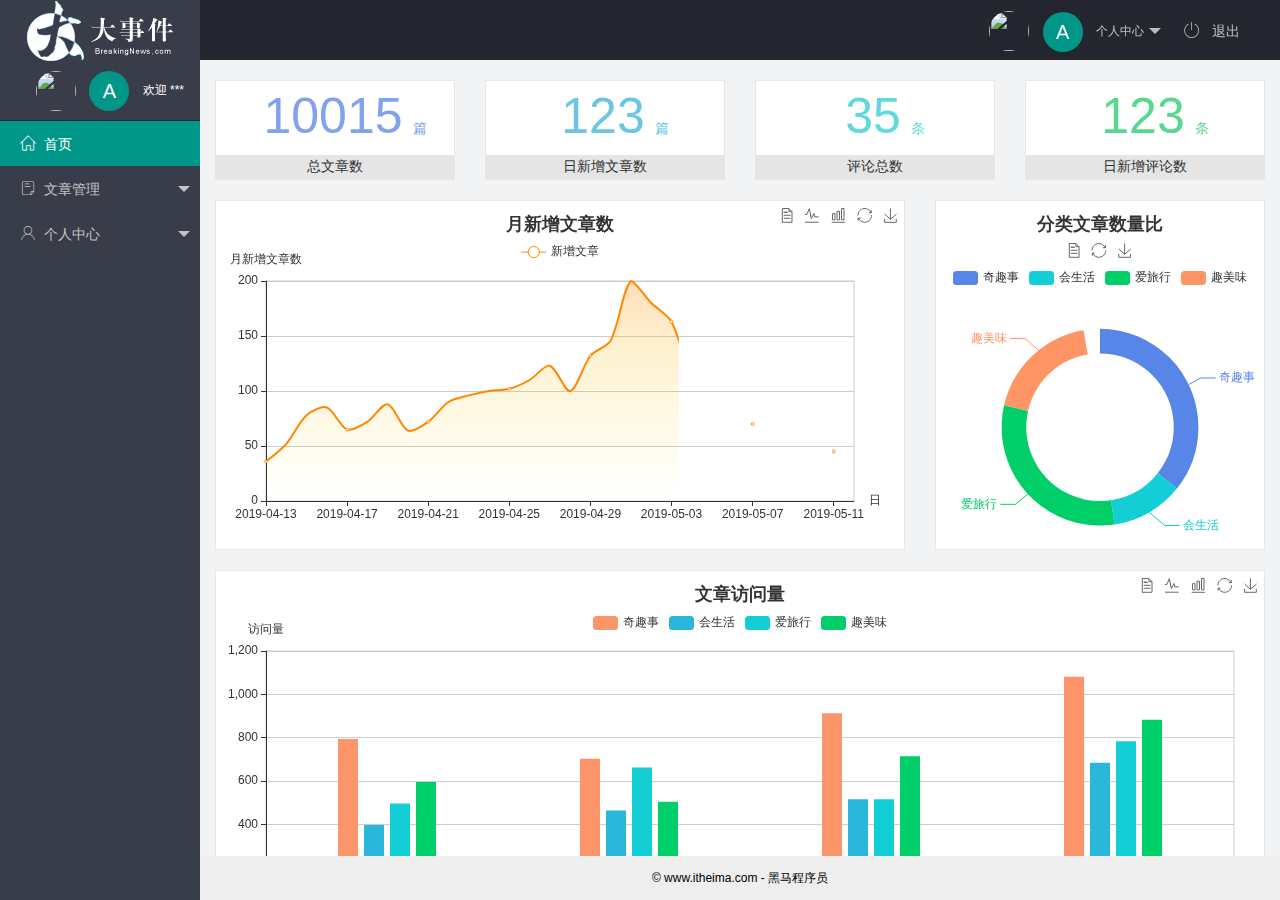
==== index.html @ 69d172e9 "完成了主页功能的开发" ====
<!DOCTYPE html>
<html lang="en">
<head>
    <meta charset="UTF-8">
    <meta http-equiv="X-UA-Compatible" content="IE=edge">
    <meta name="viewport" content="width=device-width, initial-scale=1.0">
    <title>后台首页</title>
    <!-- 导入layui的css样式表 -->
    <link rel="stylesheet" href="./assets/lib/layui/css/layui.css" />
    <!-- 导入第三方图标库 -->
    <link rel="stylesheet" href="./assets/fonts/iconfont.css" />
    <!-- 导入自己的css样式表 -->
    <link rel="stylesheet" href="./assets/css/index.css" />
</head>
<body>
<div class="layui-layout layui-layout-admin">
  <div class="layui-header">
    <div class="layui-logo layui-hide-xs layui-bg-black">
        <img src="./assets/images/logo.png" alt=""/>
    </div>
    <!-- 头部区域（可配合layui 已有的水平导航） -->

    <ul class="layui-nav layui-layout-right">
      <li class="layui-nav-item ">
        <a href="javascript:;" class="userinfo">
          <img src="//tva1.sinaimg.cn/crop.0.0.118.118.180/5db11ff4gw1e77d3nqrv8j203b03cweg.jpg" class="layui-nav-img">
          <!-- 文本头像 -->
          <span class="text-avatar">A</span>
          个人中心
        </a>
        <dl class="layui-nav-child">
          <dd><a href="">Your Profile</a></dd>
          <dd><a href="">Settings</a></dd>
          <dd><a href="">Sign out</a></dd>
        </dl>
      </li>
      <li class="layui-nav-item" lay-header-event="menuRight" lay-unselect>
        <a href="javascript:;" id="btnLogout">
            <span class="iconfont icon-tuichu"></span>
          退出
        </a>
      </li>
    </ul>
  </div>
  
  <div class="layui-side layui-bg-black">
    <div class="layui-side-scroll">
        <!-- 左侧侧边栏上的头像 -->
         <div class="userinfo">
          <img src="//tva1.sinaimg.cn/crop.0.0.118.118.180/5db11ff4gw1e77d3nqrv8j203b03cweg.jpg" class="layui-nav-img">
          <span class="text-avatar">A</span>
          <span id="welcome">欢迎 ***</span>
        </div>
      <!-- 左侧导航区域（可配合layui已有的垂直导航） -->
      <ul class="layui-nav layui-nav-tree"  lay-shrink="all">
           <li class="layui-nav-item layui-this">
               <a href="./home/dashboard.html" target="fm">
                <span class="iconfont icon-home"></span>首页</a></li>
        <li class="layui-nav-item ">
          <a class="" href="javascript:;">
               <span class="iconfont icon-16"></span>文章管理</a>
          <dl class="layui-nav-child">
            <dd><a href="javascript:;"><i class="layui-icon layui-icon-app"></i>文章类别</a></dd>
            <dd><a href="javascript:;"><i class="layui-icon layui-icon-app"></i>文章列表</a></dd>
            <dd><a href="javascript:;"><i class="layui-icon layui-icon-app"></i>发布文章</a></dd>
          </dl>
        </li>
        <li class="layui-nav-item">
          <a href="javascript:;">
               <span class="iconfont icon-user"></span>个人中心</a>
          <dl class="layui-nav-child">
            <dd><a href="javascript:;"><i class="layui-icon layui-icon-app"></i>基本资料</a></dd>
            <dd><a href="javascript:;"><i class="layui-icon layui-icon-app"></i>更换头像</a></dd>
            <dd><a href="javascript:;"><i class="layui-icon layui-icon-app"></i>重置密码</a></dd>
            
          </dl>
        </li>
      </ul>
    </div>
  </div>
  
  <div class="layui-body">
    <!-- 内容主体区域 -->
    <iframe name="fm" src="./home/dashboard.html" frameborder="0"></iframe>
  </div>
  
  <div class="layui-footer">
    <!-- 底部固定区域 -->  
    © www.itheima.com - 黑马程序员
  </div>
</div>

<!-- 导入 layui 的 js -->
<script src="./assets/lib/layui/layui.all.js"></script>
<!-- 导入 jQuery -->
<script src="./assets/lib/jquery.js"></script>
<!-- 导入自己封装的 baseAPO.js -->
<script src="./assets/js/baseAPI.js"></script>
<!-- 导入自己的js文件 -->
<script src="./assets/js/index.js"></script>
</body>
</html>
---- assets/lib/layui/css/layui.css ----
/** layui-v2.5.5 MIT License By https://www.layui.com */
 .layui-inline,img{display:inline-block;vertical-align:middle}h1,h2,h3,h4,h5,h6{font-weight:400}.layui-edge,.layui-header,.layui-inline,.layui-main{position:relative}.layui-body,.layui-edge,.layui-elip{overflow:hidden}.layui-btn,.layui-edge,.layui-inline,img{vertical-align:middle}.layui-btn,.layui-disabled,.layui-icon,.layui-unselect{-moz-user-select:none;-webkit-user-select:none;-ms-user-select:none}.layui-elip,.layui-form-checkbox span,.layui-form-pane .layui-form-label{text-overflow:ellipsis;white-space:nowrap}.layui-breadcrumb,.layui-tree-btnGroup{visibility:hidden}blockquote,body,button,dd,div,dl,dt,form,h1,h2,h3,h4,h5,h6,input,li,ol,p,pre,td,textarea,th,ul{margin:0;padding:0;-webkit-tap-highlight-color:rgba(0,0,0,0)}a:active,a:hover{outline:0}img{border:none}li{list-style:none}table{border-collapse:collapse;border-spacing:0}h4,h5,h6{font-size:100%}button,input,optgroup,option,select,textarea{font-family:inherit;font-size:inherit;font-style:inherit;font-weight:inherit;outline:0}pre{white-space:pre-wrap;white-space:-moz-pre-wrap;white-space:-pre-wrap;white-space:-o-pre-wrap;word-wrap:break-word}body{line-height:24px;font:14px Helvetica Neue,Helvetica,PingFang SC,Tahoma,Arial,sans-serif}hr{height:1px;margin:10px 0;border:0;clear:both}a{color:#333;text-decoration:none}a:hover{color:#777}a cite{font-style:normal;*cursor:pointer}.layui-border-box,.layui-border-box *{box-sizing:border-box}.layui-box,.layui-box *{box-sizing:content-box}.layui-clear{clear:both;*zoom:1}.layui-clear:after{content:'\20';clear:both;*zoom:1;display:block;height:0}.layui-inline{*display:inline;*zoom:1}.layui-edge{display:inline-block;width:0;height:0;border-width:6px;border-style:dashed;border-color:transparent}.layui-edge-top{top:-4px;border-bottom-color:#999;border-bottom-style:solid}.layui-edge-right{border-left-color:#999;border-left-style:solid}.layui-edge-bottom{top:2px;border-top-color:#999;border-top-style:solid}.layui-edge-left{border-right-color:#999;border-right-style:solid}.layui-disabled,.layui-disabled:hover{color:#d2d2d2!important;cursor:not-allowed!important}.layui-circle{border-radius:100%}.layui-show{display:block!important}.layui-hide{display:none!important}@font-face{font-family:layui-icon;src:url(../font/iconfont.eot?v=250);src:url(../font/iconfont.eot?v=250#iefix) format('embedded-opentype'),url(../font/iconfont.woff2?v=250) format('woff2'),url(../font/iconfont.woff?v=250) format('woff'),url(../font/iconfont.ttf?v=250) format('truetype'),url(../font/iconfont.svg?v=250#layui-icon) format('svg')}.layui-icon{font-family:layui-icon!important;font-size:16px;font-style:normal;-webkit-font-smoothing:antialiased;-moz-osx-font-smoothing:grayscale}.layui-icon-reply-fill:before{content:"\e611"}.layui-icon-set-fill:before{content:"\e614"}.layui-icon-menu-fill:before{content:"\e60f"}.layui-icon-search:before{content:"\e615"}.layui-icon-share:before{content:"\e641"}.layui-icon-set-sm:before{content:"\e620"}.layui-icon-engine:before{content:"\e628"}.layui-icon-close:before{content:"\1006"}.layui-icon-close-fill:before{content:"\1007"}.layui-icon-chart-screen:before{content:"\e629"}.layui-icon-star:before{content:"\e600"}.layui-icon-circle-dot:before{content:"\e617"}.layui-icon-chat:before{content:"\e606"}.layui-icon-release:before{content:"\e609"}.layui-icon-list:before{content:"\e60a"}.layui-icon-chart:before{content:"\e62c"}.layui-icon-ok-circle:before{content:"\1005"}.layui-icon-layim-theme:before{content:"\e61b"}.layui-icon-table:before{content:"\e62d"}.layui-icon-right:before{content:"\e602"}.layui-icon-left:before{content:"\e603"}.layui-icon-cart-simple:before{content:"\e698"}.layui-icon-face-cry:before{content:"\e69c"}.layui-icon-face-smile:before{content:"\e6af"}.layui-icon-survey:before{content:"\e6b2"}.layui-icon-tree:before{content:"\e62e"}.layui-icon-upload-circle:before{content:"\e62f"}.layui-icon-add-circle:before{content:"\e61f"}.layui-icon-download-circle:before{content:"\e601"}.layui-icon-templeate-1:before{content:"\e630"}.layui-icon-util:before{content:"\e631"}.layui-icon-face-surprised:before{content:"\e664"}.layui-icon-edit:before{content:"\e642"}.layui-icon-speaker:before{content:"\e645"}.layui-icon-down:before{content:"\e61a"}.layui-icon-file:before{content:"\e621"}.layui-icon-layouts:before{content:"\e632"}.layui-icon-rate-half:before{content:"\e6c9"}.layui-icon-add-circle-fine:before{content:"\e608"}.layui-icon-prev-circle:before{content:"\e633"}.layui-icon-read:before{content:"\e705"}.layui-icon-404:before{content:"\e61c"}.layui-icon-carousel:before{content:"\e634"}.layui-icon-help:before{content:"\e607"}.layui-icon-code-circle:before{content:"\e635"}.layui-icon-water:before{content:"\e636"}.layui-icon-username:before{content:"\e66f"}.layui-icon-find-fill:before{content:"\e670"}.layui-icon-about:before{content:"\e60b"}.layui-icon-location:before{content:"\e715"}.layui-icon-up:before{content:"\e619"}.layui-icon-pause:before{content:"\e651"}.layui-icon-date:before{content:"\e637"}.layui-icon-layim-uploadfile:before{content:"\e61d"}.layui-icon-delete:before{content:"\e640"}.layui-icon-play:before{content:"\e652"}.layui-icon-top:before{content:"\e604"}.layui-icon-friends:before{content:"\e612"}.layui-icon-refresh-3:before{content:"\e9aa"}.layui-icon-ok:before{content:"\e605"}.layui-icon-layer:before{content:"\e638"}.layui-icon-face-smile-fine:before{content:"\e60c"}.layui-icon-dollar:before{content:"\e659"}.layui-icon-group:before{content:"\e613"}.layui-icon-layim-download:before{content:"\e61e"}.layui-icon-picture-fine:before{content:"\e60d"}.layui-icon-link:before{content:"\e64c"}.layui-icon-diamond:before{content:"\e735"}.layui-icon-log:before{content:"\e60e"}.layui-icon-rate-solid:before{content:"\e67a"}.layui-icon-fonts-del:before{content:"\e64f"}.layui-icon-unlink:before{content:"\e64d"}.layui-icon-fonts-clear:before{content:"\e639"}.layui-icon-triangle-r:before{content:"\e623"}.layui-icon-circle:before{content:"\e63f"}.layui-icon-radio:before{content:"\e643"}.layui-icon-align-center:before{content:"\e647"}.layui-icon-align-right:before{content:"\e648"}.layui-icon-align-left:before{content:"\e649"}.layui-icon-loading-1:before{content:"\e63e"}.layui-icon-return:before{content:"\e65c"}.layui-icon-fonts-strong:before{content:"\e62b"}.layui-icon-upload:before{content:"\e67c"}.layui-icon-dialogue:before{content:"\e63a"}.layui-icon-video:before{content:"\e6ed"}.layui-icon-headset:before{content:"\e6fc"}.layui-icon-cellphone-fine:before{content:"\e63b"}.layui-icon-add-1:before{content:"\e654"}.layui-icon-face-smile-b:before{content:"\e650"}.layui-icon-fonts-html:before{content:"\e64b"}.layui-icon-form:before{content:"\e63c"}.layui-icon-cart:before{content:"\e657"}.layui-icon-camera-fill:before{content:"\e65d"}.layui-icon-tabs:before{content:"\e62a"}.layui-icon-fonts-code:before{content:"\e64e"}.layui-icon-fire:before{content:"\e756"}.layui-icon-set:before{content:"\e716"}.layui-icon-fonts-u:before{content:"\e646"}.layui-icon-triangle-d:before{content:"\e625"}.layui-icon-tips:before{content:"\e702"}.layui-icon-picture:before{content:"\e64a"}.layui-icon-more-vertical:before{content:"\e671"}.layui-icon-flag:before{content:"\e66c"}.layui-icon-loading:before{content:"\e63d"}.layui-icon-fonts-i:before{content:"\e644"}.layui-icon-refresh-1:before{content:"\e666"}.layui-icon-rmb:before{content:"\e65e"}.layui-icon-home:before{content:"\e68e"}.layui-icon-user:before{content:"\e770"}.layui-icon-notice:before{content:"\e667"}.layui-icon-login-weibo:before{content:"\e675"}.layui-icon-voice:before{content:"\e688"}.layui-icon-upload-drag:before{content:"\e681"}.layui-icon-login-qq:before{content:"\e676"}.layui-icon-snowflake:before{content:"\e6b1"}.layui-icon-file-b:before{content:"\e655"}.layui-icon-template:before{content:"\e663"}.layui-icon-auz:before{content:"\e672"}.layui-icon-console:before{content:"\e665"}.layui-icon-app:before{content:"\e653"}.layui-icon-prev:before{content:"\e65a"}.layui-icon-website:before{content:"\e7ae"}.layui-icon-next:before{content:"\e65b"}.layui-icon-component:before{content:"\e857"}.layui-icon-more:before{content:"\e65f"}.layui-icon-login-wechat:before{content:"\e677"}.layui-icon-shrink-right:before{content:"\e668"}.layui-icon-spread-left:before{content:"\e66b"}.layui-icon-camera:before{content:"\e660"}.layui-icon-note:before{content:"\e66e"}.layui-icon-refresh:before{content:"\e669"}.layui-icon-female:before{content:"\e661"}.layui-icon-male:before{content:"\e662"}.layui-icon-password:before{content:"\e673"}.layui-icon-senior:before{content:"\e674"}.layui-icon-theme:before{content:"\e66a"}.layui-icon-tread:before{content:"\e6c5"}.layui-icon-praise:before{content:"\e6c6"}.layui-icon-star-fill:before{content:"\e658"}.layui-icon-rate:before{content:"\e67b"}.layui-icon-template-1:before{content:"\e656"}.layui-icon-vercode:before{content:"\e679"}.layui-icon-cellphone:before{content:"\e678"}.layui-icon-screen-full:before{content:"\e622"}.layui-icon-screen-restore:before{content:"\e758"}.layui-icon-cols:before{content:"\e610"}.layui-icon-export:before{content:"\e67d"}.layui-icon-print:before{content:"\e66d"}.layui-icon-slider:before{content:"\e714"}.layui-icon-addition:before{content:"\e624"}.layui-icon-subtraction:before{content:"\e67e"}.layui-icon-service:before{content:"\e626"}.layui-icon-transfer:before{content:"\e691"}.layui-main{width:1140px;margin:0 auto}.layui-header{z-index:1000;height:60px}.layui-header a:hover{transition:all .5s;-webkit-transition:all .5s}.layui-side{position:fixed;left:0;top:0;bottom:0;z-index:999;width:200px;overflow-x:hidden}.layui-side-scroll{position:relative;width:220px;height:100%;overflow-x:hidden}.layui-body{position:absolute;left:200px;right:0;top:0;bottom:0;z-index:998;width:auto;overflow-y:auto;box-sizing:border-box}.layui-layout-body{overflow:hidden}.layui-layout-admin .layui-header{background-color:#23262E}.layui-layout-admin .layui-side{top:60px;width:200px;overflow-x:hidden}.layui-layout-admin .layui-body{position:fixed;top:60px;bottom:44px}.layui-layout-admin .layui-main{width:auto;margin:0 15px}.layui-layout-admin .layui-footer{position:fixed;left:200px;right:0;bottom:0;height:44px;line-height:44px;padding:0 15px;background-color:#eee}.layui-layout-admin .layui-logo{position:absolute;left:0;top:0;width:200px;height:100%;line-height:60px;text-align:center;color:#009688;font-size:16px}.layui-layout-admin .layui-header .layui-nav{background:0 0}.layui-layout-left{position:absolute!important;left:200px;top:0}.layui-layout-right{position:absolute!important;right:0;top:0}.layui-container{position:relative;margin:0 auto;padding:0 15px;box-sizing:border-box}.layui-fluid{position:relative;margin:0 auto;padding:0 15px}.layui-row:after,.layui-row:before{content:'';display:block;clear:both}.layui-col-lg1,.layui-col-lg10,.layui-col-lg11,.layui-col-lg12,.layui-col-lg2,.layui-col-lg3,.layui-col-lg4,.layui-col-lg5,.layui-col-lg6,.layui-col-lg7,.layui-col-lg8,.layui-col-lg9,.layui-col-md1,.layui-col-md10,.layui-col-md11,.layui-col-md12,.layui-col-md2,.layui-col-md3,.layui-col-md4,.layui-col-md5,.layui-col-md6,.layui-col-md7,.layui-col-md8,.layui-col-md9,.layui-col-sm1,.layui-col-sm10,.layui-col-sm11,.layui-col-sm12,.layui-col-sm2,.layui-col-sm3,.layui-col-sm4,.layui-col-sm5,.layui-col-sm6,.layui-col-sm7,.layui-col-sm8,.layui-col-sm9,.layui-col-xs1,.layui-col-xs10,.layui-col-xs11,.layui-col-xs12,.layui-col-xs2,.layui-col-xs3,.layui-col-xs4,.layui-col-xs5,.layui-col-xs6,.layui-col-xs7,.layui-col-xs8,.layui-col-xs9{position:relative;display:block;box-sizing:border-box}.layui-col-xs1,.layui-col-xs10,.layui-col-xs11,.layui-col-xs12,.layui-col-xs2,.layui-col-xs3,.layui-col-xs4,.layui-col-xs5,.layui-col-xs6,.layui-col-xs7,.layui-col-xs8,.layui-col-xs9{float:left}.layui-col-xs1{width:8.33333333%}.layui-col-xs2{width:16.66666667%}.layui-col-xs3{width:25%}.layui-col-xs4{width:33.33333333%}.layui-col-xs5{width:41.66666667%}.layui-col-xs6{width:50%}.layui-col-xs7{width:58.33333333%}.layui-col-xs8{width:66.66666667%}.layui-col-xs9{width:75%}.layui-col-xs10{width:83.33333333%}.layui-col-xs11{width:91.66666667%}.layui-col-xs12{width:100%}.layui-col-xs-offset1{margin-left:8.33333333%}.layui-col-xs-offset2{margin-left:16.66666667%}.layui-col-xs-offset3{margin-left:25%}.layui-col-xs-offset4{margin-left:33.33333333%}.layui-col-xs-offset5{margin-left:41.66666667%}.layui-col-xs-offset6{margin-left:50%}.layui-col-xs-offset7{margin-left:58.33333333%}.layui-col-xs-offset8{margin-left:66.66666667%}.layui-col-xs-offset9{margin-left:75%}.layui-col-xs-offset10{margin-left:83.33333333%}.layui-col-xs-offset11{margin-left:91.66666667%}.layui-col-xs-offset12{margin-left:100%}@media screen and (max-width:768px){.layui-hide-xs{display:none!important}.layui-show-xs-block{display:block!important}.layui-show-xs-inline{display:inline!important}.layui-show-xs-inline-block{display:inline-block!important}}@media screen and (min-width:768px){.layui-container{width:750px}.layui-hide-sm{display:none!important}.layui-show-sm-block{display:block!important}.layui-show-sm-inline{display:inline!important}.layui-show-sm-inline-block{display:inline-block!important}.layui-col-sm1,.layui-col-sm10,.layui-col-sm11,.layui-col-sm12,.layui-col-sm2,.layui-col-sm3,.layui-col-sm4,.layui-col-sm5,.layui-col-sm6,.layui-col-sm7,.layui-col-sm8,.layui-col-sm9{float:left}.layui-col-sm1{width:8.33333333%}.layui-col-sm2{width:16.66666667%}.layui-col-sm3{width:25%}.layui-col-sm4{width:33.33333333%}.layui-col-sm5{width:41.66666667%}.layui-col-sm6{width:50%}.layui-col-sm7{width:58.33333333%}.layui-col-sm8{width:66.66666667%}.layui-col-sm9{width:75%}.layui-col-sm10{width:83.33333333%}.layui-col-sm11{width:91.66666667%}.layui-col-sm12{width:100%}.layui-col-sm-offset1{margin-left:8.33333333%}.layui-col-sm-offset2{margin-left:16.66666667%}.layui-col-sm-offset3{margin-left:25%}.layui-col-sm-offset4{margin-left:33.33333333%}.layui-col-sm-offset5{margin-left:41.66666667%}.layui-col-sm-offset6{margin-left:50%}.layui-col-sm-offset7{margin-left:58.33333333%}.layui-col-sm-offset8{margin-left:66.66666667%}.layui-col-sm-offset9{margin-left:75%}.layui-col-sm-offset10{margin-left:83.33333333%}.layui-col-sm-offset11{margin-left:91.66666667%}.layui-col-sm-offset12{margin-left:100%}}@media screen and (min-width:992px){.layui-container{width:970px}.layui-hide-md{display:none!important}.layui-show-md-block{display:block!important}.layui-show-md-inline{display:inline!important}.layui-show-md-inline-block{display:inline-block!important}.layui-col-md1,.layui-col-md10,.layui-col-md11,.layui-col-md12,.layui-col-md2,.layui-col-md3,.layui-col-md4,.layui-col-md5,.layui-col-md6,.layui-col-md7,.layui-col-md8,.layui-col-md9{float:left}.layui-col-md1{width:8.33333333%}.layui-col-md2{width:16.66666667%}.layui-col-md3{width:25%}.layui-col-md4{width:33.33333333%}.layui-col-md5{width:41.66666667%}.layui-col-md6{width:50%}.layui-col-md7{width:58.33333333%}.layui-col-md8{width:66.66666667%}.layui-col-md9{width:75%}.layui-col-md10{width:83.33333333%}.layui-col-md11{width:91.66666667%}.layui-col-md12{width:100%}.layui-col-md-offset1{margin-left:8.33333333%}.layui-col-md-offset2{margin-left:16.66666667%}.layui-col-md-offset3{margin-left:25%}.layui-col-md-offset4{margin-left:33.33333333%}.layui-col-md-offset5{margin-left:41.66666667%}.layui-col-md-offset6{margin-left:50%}.layui-col-md-offset7{margin-left:58.33333333%}.layui-col-md-offset8{margin-left:66.66666667%}.layui-col-md-offset9{margin-left:75%}.layui-col-md-offset10{margin-left:83.33333333%}.layui-col-md-offset11{margin-left:91.66666667%}.layui-col-md-offset12{margin-left:100%}}@media screen and (min-width:1200px){.layui-container{width:1170px}.layui-hide-lg{display:none!important}.layui-show-lg-block{display:block!important}.layui-show-lg-inline{display:inline!important}.layui-show-lg-inline-block{display:inline-block!important}.layui-col-lg1,.layui-col-lg10,.layui-col-lg11,.layui-col-lg12,.layui-col-lg2,.layui-col-lg3,.layui-col-lg4,.layui-col-lg5,.layui-col-lg6,.layui-col-lg7,.layui-col-lg8,.layui-col-lg9{float:left}.layui-col-lg1{width:8.33333333%}.layui-col-lg2{width:16.66666667%}.layui-col-lg3{width:25%}.layui-col-lg4{width:33.33333333%}.layui-col-lg5{width:41.66666667%}.layui-col-lg6{width:50%}.layui-col-lg7{width:58.33333333%}.layui-col-lg8{width:66.66666667%}.layui-col-lg9{width:75%}.layui-col-lg10{width:83.33333333%}.layui-col-lg11{width:91.66666667%}.layui-col-lg12{width:100%}.layui-col-lg-offset1{margin-left:8.33333333%}.layui-col-lg-offset2{margin-left:16.66666667%}.layui-col-lg-offset3{margin-left:25%}.layui-col-lg-offset4{margin-left:33.33333333%}.layui-col-lg-offset5{margin-left:41.66666667%}.layui-col-lg-offset6{margin-left:50%}.layui-col-lg-offset7{margin-left:58.33333333%}.layui-col-lg-offset8{margin-left:66.66666667%}.layui-col-lg-offset9{margin-left:75%}.layui-col-lg-offset10{margin-left:83.33333333%}.layui-col-lg-offset11{margin-left:91.66666667%}.layui-col-lg-offset12{margin-left:100%}}.layui-col-space1{margin:-.5px}.layui-col-space1>*{padding:.5px}.layui-col-space3{margin:-1.5px}.layui-col-space3>*{padding:1.5px}.layui-col-space5{margin:-2.5px}.layui-col-space5>*{padding:2.5px}.layui-col-space8{margin:-3.5px}.layui-col-space8>*{padding:3.5px}.layui-col-space10{margin:-5px}.layui-col-space10>*{padding:5px}.layui-col-space12{margin:-6px}.layui-col-space12>*{padding:6px}.layui-col-space15{margin:-7.5px}.layui-col-space15>*{padding:7.5px}.layui-col-space18{margin:-9px}.layui-col-space18>*{padding:9px}.layui-col-space20{margin:-10px}.layui-col-space20>*{padding:10px}.layui-col-space22{margin:-11px}.layui-col-space22>*{padding:11px}.layui-col-space25{margin:-12.5px}.layui-col-space25>*{padding:12.5px}.layui-col-space30{margin:-15px}.layui-col-space30>*{padding:15px}.layui-btn,.layui-input,.layui-select,.layui-textarea,.layui-upload-button{outline:0;-webkit-appearance:none;transition:all .3s;-webkit-transition:all .3s;box-sizing:border-box}.layui-elem-quote{margin-bottom:10px;padding:15px;line-height:22px;border-left:5px solid #009688;border-radius:0 2px 2px 0;background-color:#f2f2f2}.layui-quote-nm{border-style:solid;border-width:1px 1px 1px 5px;background:0 0}.layui-elem-field{margin-bottom:10px;padding:0;border-width:1px;border-style:solid}.layui-elem-field legend{margin-left:20px;padding:0 10px;font-size:20px;font-weight:300}.layui-field-title{margin:10px 0 20px;border-width:1px 0 0}.layui-field-box{padding:10px 15px}.layui-field-title .layui-field-box{padding:10px 0}.layui-progress{position:relative;height:6px;border-radius:20px;background-color:#e2e2e2}.layui-progress-bar{position:absolute;left:0;top:0;width:0;max-width:100%;height:6px;border-radius:20px;text-align:right;background-color:#5FB878;transition:all .3s;-webkit-transition:all .3s}.layui-progress-big,.layui-progress-big .layui-progress-bar{height:18px;line-height:18px}.layui-progress-text{position:relative;top:-20px;line-height:18px;font-size:12px;color:#666}.layui-progress-big .layui-progress-text{position:static;padding:0 10px;color:#fff}.layui-collapse{border-width:1px;border-style:solid;border-radius:2px}.layui-colla-content,.layui-colla-item{border-top-width:1px;border-top-style:solid}.layui-colla-item:first-child{border-top:none}.layui-colla-title{position:relative;height:42px;line-height:42px;padding:0 15px 0 35px;color:#333;background-color:#f2f2f2;cursor:pointer;font-size:14px;overflow:hidden}.layui-colla-content{display:none;padding:10px 15px;line-height:22px;color:#666}.layui-colla-icon{position:absolute;left:15px;top:0;font-size:14px}.layui-card{margin-bottom:15px;border-radius:2px;background-color:#fff;box-shadow:0 1px 2px 0 rgba(0,0,0,.05)}.layui-card:last-child{margin-bottom:0}.layui-card-header{position:relative;height:42px;line-height:42px;padding:0 15px;border-bottom:1px solid #f6f6f6;color:#333;border-radius:2px 2px 0 0;font-size:14px}.layui-bg-black,.layui-bg-blue,.layui-bg-cyan,.layui-bg-green,.layui-bg-orange,.layui-bg-red{color:#fff!important}.layui-card-body{position:relative;padding:10px 15px;line-height:24px}.layui-card-body[pad15]{padding:15px}.layui-card-body[pad20]{padding:20px}.layui-card-body .layui-table{margin:5px 0}.layui-card .layui-tab{margin:0}.layui-panel-window{position:relative;padding:15px;border-radius:0;border-top:5px solid #E6E6E6;background-color:#fff}.layui-auxiliar-moving{position:fixed;left:0;right:0;top:0;bottom:0;width:100%;height:100%;background:0 0;z-index:9999999999}.layui-form-label,.layui-form-mid,.layui-form-select,.layui-input-block,.layui-input-inline,.layui-textarea{position:relative}.layui-bg-red{background-color:#FF5722!important}.layui-bg-orange{background-color:#FFB800!important}.layui-bg-green{background-color:#009688!important}.layui-bg-cyan{background-color:#2F4056!important}.layui-bg-blue{background-color:#1E9FFF!important}.layui-bg-black{background-color:#393D49!important}.layui-bg-gray{background-color:#eee!important;color:#666!important}.layui-badge-rim,.layui-colla-content,.layui-colla-item,.layui-collapse,.layui-elem-field,.layui-form-pane .layui-form-item[pane],.layui-form-pane .layui-form-label,.layui-input,.layui-layedit,.layui-layedit-tool,.layui-quote-nm,.layui-select,.layui-tab-bar,.layui-tab-card,.layui-tab-title,.layui-tab-title .layui-this:after,.layui-textarea{border-color:#e6e6e6}.layui-timeline-item:before,hr{background-color:#e6e6e6}.layui-text{line-height:22px;font-size:14px;color:#666}.layui-text h1,.layui-text h2,.layui-text h3{font-weight:500;color:#333}.layui-text h1{font-size:30px}.layui-text h2{font-size:24px}.layui-text h3{font-size:18px}.layui-text a:not(.layui-btn){color:#01AAED}.layui-text a:not(.layui-btn):hover{text-decoration:underline}.layui-text ul{padding:5px 0 5px 15px}.layui-text ul li{margin-top:5px;list-style-type:disc}.layui-text em,.layui-word-aux{color:#999!important;padding:0 5px!important}.layui-btn{display:inline-block;height:38px;line-height:38px;padding:0 18px;background-color:#009688;color:#fff;white-space:nowrap;text-align:center;font-size:14px;border:none;border-radius:2px;cursor:pointer}.layui-btn:hover{opacity:.8;filter:alpha(opacity=80);color:#fff}.layui-btn:active{opacity:1;filter:alpha(opacity=100)}.layui-btn+.layui-btn{margin-left:10px}.layui-btn-container{font-size:0}.layui-btn-container .layui-btn{margin-right:10px;margin-bottom:10px}.layui-btn-container .layui-btn+.layui-btn{margin-left:0}.layui-table .layui-btn-container .layui-btn{margin-bottom:9px}.layui-btn-radius{border-radius:100px}.layui-btn .layui-icon{margin-right:3px;font-size:18px;vertical-align:bottom;vertical-align:middle\9}.layui-btn-primary{border:1px solid #C9C9C9;background-color:#fff;color:#555}.layui-btn-primary:hover{border-color:#009688;color:#333}.layui-btn-normal{background-color:#1E9FFF}.layui-btn-warm{background-color:#FFB800}.layui-btn-danger{background-color:#FF5722}.layui-btn-checked{background-color:#5FB878}.layui-btn-disabled,.layui-btn-disabled:active,.layui-btn-disabled:hover{border:1px solid #e6e6e6;background-color:#FBFBFB;color:#C9C9C9;cursor:not-allowed;opacity:1}.layui-btn-lg{height:44px;line-height:44px;padding:0 25px;font-size:16px}.layui-btn-sm{height:30px;line-height:30px;padding:0 10px;font-size:12px}.layui-btn-sm i{font-size:16px!important}.layui-btn-xs{height:22px;line-height:22px;padding:0 5px;font-size:12px}.layui-btn-xs i{font-size:14px!important}.layui-btn-group{display:inline-block;vertical-align:middle;font-size:0}.layui-btn-group .layui-btn{margin-left:0!important;margin-right:0!important;border-left:1px solid rgba(255,255,255,.5);border-radius:0}.layui-btn-group .layui-btn-primary{border-left:none}.layui-btn-group .layui-btn-primary:hover{border-color:#C9C9C9;color:#009688}.layui-btn-group .layui-btn:first-child{border-left:none;border-radius:2px 0 0 2px}.layui-btn-group .layui-btn-primary:first-child{border-left:1px solid #c9c9c9}.layui-btn-group .layui-btn:last-child{border-radius:0 2px 2px 0}.layui-btn-group .layui-btn+.layui-btn{margin-left:0}.layui-btn-group+.layui-btn-group{margin-left:10px}.layui-btn-fluid{width:100%}.layui-input,.layui-select,.layui-textarea{height:38px;line-height:1.3;line-height:38px\9;border-width:1px;border-style:solid;background-color:#fff;border-radius:2px}.layui-input::-webkit-input-placeholder,.layui-select::-webkit-input-placeholder,.layui-textarea::-webkit-input-placeholder{line-height:1.3}.layui-input,.layui-textarea{display:block;width:100%;padding-left:10px}.layui-input:hover,.layui-textarea:hover{border-color:#D2D2D2!important}.layui-input:focus,.layui-textarea:focus{border-color:#C9C9C9!important}.layui-textarea{min-height:100px;height:auto;line-height:20px;padding:6px 10px;resize:vertical}.layui-select{padding:0 10px}.layui-form input[type=checkbox],.layui-form input[type=radio],.layui-form select{display:none}.layui-form [lay-ignore]{display:initial}.layui-form-item{margin-bottom:15px;clear:both;*zoom:1}.layui-form-item:after{content:'\20';clear:both;*zoom:1;display:block;height:0}.layui-form-label{float:left;display:block;padding:9px 15px;width:80px;font-weight:400;line-height:20px;text-align:right}.layui-form-label-col{display:block;float:none;padding:9px 0;line-height:20px;text-align:left}.layui-form-item .layui-inline{margin-bottom:5px;margin-right:10px}.layui-input-block{margin-left:110px;min-height:36px}.layui-input-inline{display:inline-block;vertical-align:middle}.layui-form-item .layui-input-inline{float:left;width:190px;margin-right:10px}.layui-form-text .layui-input-inline{width:auto}.layui-form-mid{float:left;display:block;padding:9px 0!important;line-height:20px;margin-right:10px}.layui-form-danger+.layui-form-select .layui-input,.layui-form-danger:focus{border-color:#FF5722!important}.layui-form-select .layui-input{padding-right:30px;cursor:pointer}.layui-form-select .layui-edge{position:absolute;right:10px;top:50%;margin-top:-3px;cursor:pointer;border-width:6px;border-top-color:#c2c2c2;border-top-style:solid;transition:all .3s;-webkit-transition:all .3s}.layui-form-select dl{display:none;position:absolute;left:0;top:42px;padding:5px 0;z-index:899;min-width:100%;border:1px solid #d2d2d2;max-height:300px;overflow-y:auto;background-color:#fff;border-radius:2px;box-shadow:0 2px 4px rgba(0,0,0,.12);box-sizing:border-box}.layui-form-select dl dd,.layui-form-select dl dt{padding:0 10px;line-height:36px;white-space:nowrap;overflow:hidden;text-overflow:ellipsis}.layui-form-select dl dt{font-size:12px;color:#999}.layui-form-select dl dd{cursor:pointer}.layui-form-select dl dd:hover{background-color:#f2f2f2;-webkit-transition:.5s all;transition:.5s all}.layui-form-select .layui-select-group dd{padding-left:20px}.layui-form-select dl dd.layui-select-tips{padding-left:10px!important;color:#999}.layui-form-select dl dd.layui-this{background-color:#5FB878;color:#fff}.layui-form-checkbox,.layui-form-select dl dd.layui-disabled{background-color:#fff}.layui-form-selected dl{display:block}.layui-form-checkbox,.layui-form-checkbox *,.layui-form-switch{display:inline-block;vertical-align:middle}.layui-form-selected .layui-edge{margin-top:-9px;-webkit-transform:rotate(180deg);transform:rotate(180deg);margin-top:-3px\9}:root .layui-form-selected .layui-edge{margin-top:-9px\0/IE9}.layui-form-selectup dl{top:auto;bottom:42px}.layui-select-none{margin:5px 0;text-align:center;color:#999}.layui-select-disabled .layui-disabled{border-color:#eee!important}.layui-select-disabled .layui-edge{border-top-color:#d2d2d2}.layui-form-checkbox{position:relative;height:30px;line-height:30px;margin-right:10px;padding-right:30px;cursor:pointer;font-size:0;-webkit-transition:.1s linear;transition:.1s linear;box-sizing:border-box}.layui-form-checkbox span{padding:0 10px;height:100%;font-size:14px;border-radius:2px 0 0 2px;background-color:#d2d2d2;color:#fff;overflow:hidden}.layui-form-checkbox:hover span{background-color:#c2c2c2}.layui-form-checkbox i{position:absolute;right:0;top:0;width:30px;height:28px;border:1px solid #d2d2d2;border-left:none;border-radius:0 2px 2px 0;color:#fff;font-size:20px;text-align:center}.layui-form-checkbox:hover i{border-color:#c2c2c2;color:#c2c2c2}.layui-form-checked,.layui-form-checked:hover{border-color:#5FB878}.layui-form-checked span,.layui-form-checked:hover span{background-color:#5FB878}.layui-form-checked i,.layui-form-checked:hover i{color:#5FB878}.layui-form-item .layui-form-checkbox{margin-top:4px}.layui-form-checkbox[lay-skin=primary]{height:auto!important;line-height:normal!important;min-width:18px;min-height:18px;border:none!important;margin-right:0;padding-left:28px;padding-right:0;background:0 0}.layui-form-checkbox[lay-skin=primary] span{padding-left:0;padding-right:15px;line-height:18px;background:0 0;color:#666}.layui-form-checkbox[lay-skin=primary] i{right:auto;left:0;width:16px;height:16px;line-height:16px;border:1px solid #d2d2d2;font-size:12px;border-radius:2px;background-color:#fff;-webkit-transition:.1s linear;transition:.1s linear}.layui-form-checkbox[lay-skin=primary]:hover i{border-color:#5FB878;color:#fff}.layui-form-checked[lay-skin=primary] i{border-color:#5FB878!important;background-color:#5FB878;color:#fff}.layui-checkbox-disbaled[lay-skin=primary] span{background:0 0!important;color:#c2c2c2}.layui-checkbox-disbaled[lay-skin=primary]:hover i{border-color:#d2d2d2}.layui-form-item .layui-form-checkbox[lay-skin=primary]{margin-top:10px}.layui-form-switch{position:relative;height:22px;line-height:22px;min-width:35px;padding:0 5px;margin-top:8px;border:1px solid #d2d2d2;border-radius:20px;cursor:pointer;background-color:#fff;-webkit-transition:.1s linear;transition:.1s linear}.layui-form-switch i{position:absolute;left:5px;top:3px;width:16px;height:16px;border-radius:20px;background-color:#d2d2d2;-webkit-transition:.1s linear;transition:.1s linear}.layui-form-switch em{position:relative;top:0;width:25px;margin-left:21px;padding:0!important;text-align:center!important;color:#999!important;font-style:normal!important;font-size:12px}.layui-form-onswitch{border-color:#5FB878;background-color:#5FB878}.layui-checkbox-disbaled,.layui-checkbox-disbaled i{border-color:#e2e2e2!important}.layui-form-onswitch i{left:100%;margin-left:-21px;background-color:#fff}.layui-form-onswitch em{margin-left:5px;margin-right:21px;color:#fff!important}.layui-checkbox-disbaled span{background-color:#e2e2e2!important}.layui-checkbox-disbaled:hover i{color:#fff!important}[lay-radio]{display:none}.layui-form-radio,.layui-form-radio *{display:inline-block;vertical-align:middle}.layui-form-radio{line-height:28px;margin:6px 10px 0 0;padding-right:10px;cursor:pointer;font-size:0}.layui-form-radio *{font-size:14px}.layui-form-radio>i{margin-right:8px;font-size:22px;color:#c2c2c2}.layui-form-radio>i:hover,.layui-form-radioed>i{color:#5FB878}.layui-radio-disbaled>i{color:#e2e2e2!important}.layui-form-pane .layui-form-label{width:110px;padding:8px 15px;height:38px;line-height:20px;border-width:1px;border-style:solid;border-radius:2px 0 0 2px;text-align:center;background-color:#FBFBFB;overflow:hidden;box-sizing:border-box}.layui-form-pane .layui-input-inline{margin-left:-1px}.layui-form-pane .layui-input-block{margin-left:110px;left:-1px}.layui-form-pane .layui-input{border-radius:0 2px 2px 0}.layui-form-pane .layui-form-text .layui-form-label{float:none;width:100%;border-radius:2px;box-sizing:border-box;text-align:left}.layui-form-pane .layui-form-text .layui-input-inline{display:block;margin:0;top:-1px;clear:both}.layui-form-pane .layui-form-text .layui-input-block{margin:0;left:0;top:-1px}.layui-form-pane .layui-form-text .layui-textarea{min-height:100px;border-radius:0 0 2px 2px}.layui-form-pane .layui-form-checkbox{margin:4px 0 4px 10px}.layui-form-pane .layui-form-radio,.layui-form-pane .layui-form-switch{margin-top:6px;margin-left:10px}.layui-form-pane .layui-form-item[pane]{position:relative;border-width:1px;border-style:solid}.layui-form-pane .layui-form-item[pane] .layui-form-label{position:absolute;left:0;top:0;height:100%;border-width:0 1px 0 0}.layui-form-pane .layui-form-item[pane] .layui-input-inline{margin-left:110px}@media screen and (max-width:450px){.layui-form-item .layui-form-label{text-overflow:ellipsis;overflow:hidden;white-space:nowrap}.layui-form-item .layui-inline{display:block;margin-right:0;margin-bottom:20px;clear:both}.layui-form-item .layui-inline:after{content:'\20';clear:both;display:block;height:0}.layui-form-item .layui-input-inline{display:block;float:none;left:-3px;width:auto;margin:0 0 10px 112px}.layui-form-item .layui-input-inline+.layui-form-mid{margin-left:110px;top:-5px;padding:0}.layui-form-item .layui-form-checkbox{margin-right:5px;margin-bottom:5px}}.layui-layedit{border-width:1px;border-style:solid;border-radius:2px}.layui-layedit-tool{padding:3px 5px;border-bottom-width:1px;border-bottom-style:solid;font-size:0}.layedit-tool-fixed{position:fixed;top:0;border-top:1px solid #e2e2e2}.layui-layedit-tool .layedit-tool-mid,.layui-layedit-tool .layui-icon{display:inline-block;vertical-align:middle;text-align:center;font-size:14px}.layui-layedit-tool .layui-icon{position:relative;width:32px;height:30px;line-height:30px;margin:3px 5px;color:#777;cursor:pointer;border-radius:2px}.layui-layedit-tool .layui-icon:hover{color:#393D49}.layui-layedit-tool .layui-icon:active{color:#000}.layui-layedit-tool .layedit-tool-active{background-color:#e2e2e2;color:#000}.layui-layedit-tool .layui-disabled,.layui-layedit-tool .layui-disabled:hover{color:#d2d2d2;cursor:not-allowed}.layui-layedit-tool .layedit-tool-mid{width:1px;height:18px;margin:0 10px;background-color:#d2d2d2}.layedit-tool-html{width:50px!important;font-size:30px!important}.layedit-tool-b,.layedit-tool-code,.layedit-tool-help{font-size:16px!important}.layedit-tool-d,.layedit-tool-face,.layedit-tool-image,.layedit-tool-unlink{font-size:18px!important}.layedit-tool-image input{position:absolute;font-size:0;left:0;top:0;width:100%;height:100%;opacity:.01;filter:Alpha(opacity=1);cursor:pointer}.layui-layedit-iframe iframe{display:block;width:100%}#LAY_layedit_code{overflow:hidden}.layui-laypage{display:inline-block;*display:inline;*zoom:1;vertical-align:middle;margin:10px 0;font-size:0}.layui-laypage>a:first-child,.layui-laypage>a:first-child em{border-radius:2px 0 0 2px}.layui-laypage>a:last-child,.layui-laypage>a:last-child em{border-radius:0 2px 2px 0}.layui-laypage>:first-child{margin-left:0!important}.layui-laypage>:last-child{margin-right:0!important}.layui-laypage a,.layui-laypage button,.layui-laypage input,.layui-laypage select,.layui-laypage span{border:1px solid #e2e2e2}.layui-laypage a,.layui-laypage span{display:inline-block;*display:inline;*zoom:1;vertical-align:middle;padding:0 15px;height:28px;line-height:28px;margin:0 -1px 5px 0;background-color:#fff;color:#333;font-size:12px}.layui-flow-more a *,.layui-laypage input,.layui-table-view select[lay-ignore]{display:inline-block}.layui-laypage a:hover{color:#009688}.layui-laypage em{font-style:normal}.layui-laypage .layui-laypage-spr{color:#999;font-weight:700}.layui-laypage a{text-decoration:none}.layui-laypage .layui-laypage-curr{position:relative}.layui-laypage .layui-laypage-curr em{position:relative;color:#fff}.layui-laypage .layui-laypage-curr .layui-laypage-em{position:absolute;left:-1px;top:-1px;padding:1px;width:100%;height:100%;background-color:#009688}.layui-laypage-em{border-radius:2px}.layui-laypage-next em,.layui-laypage-prev em{font-family:Sim sun;font-size:16px}.layui-laypage .layui-laypage-count,.layui-laypage .layui-laypage-limits,.layui-laypage .layui-laypage-refresh,.layui-laypage .layui-laypage-skip{margin-left:10px;margin-right:10px;padding:0;border:none}.layui-laypage .layui-laypage-limits,.layui-laypage .layui-laypage-refresh{vertical-align:top}.layui-laypage .layui-laypage-refresh i{font-size:18px;cursor:pointer}.layui-laypage select{height:22px;padding:3px;border-radius:2px;cursor:pointer}.layui-laypage .layui-laypage-skip{height:30px;line-height:30px;color:#999}.layui-laypage button,.layui-laypage input{height:30px;line-height:30px;border-radius:2px;vertical-align:top;background-color:#fff;box-sizing:border-box}.layui-laypage input{width:40px;margin:0 10px;padding:0 3px;text-align:center}.layui-laypage input:focus,.layui-laypage select:focus{border-color:#009688!important}.layui-laypage button{margin-left:10px;padding:0 10px;cursor:pointer}.layui-table,.layui-table-view{margin:10px 0}.layui-flow-more{margin:10px 0;text-align:center;color:#999;font-size:14px}.layui-flow-more a{height:32px;line-height:32px}.layui-flow-more a *{vertical-align:top}.layui-flow-more a cite{padding:0 20px;border-radius:3px;background-color:#eee;color:#333;font-style:normal}.layui-flow-more a cite:hover{opacity:.8}.layui-flow-more a i{font-size:30px;color:#737383}.layui-table{width:100%;background-color:#fff;color:#666}.layui-table tr{transition:all .3s;-webkit-transition:all .3s}.layui-table th{text-align:left;font-weight:400}.layui-table tbody tr:hover,.layui-table thead tr,.layui-table-click,.layui-table-header,.layui-table-hover,.layui-table-mend,.layui-table-patch,.layui-table-tool,.layui-table-total,.layui-table-total tr,.layui-table[lay-even] tr:nth-child(even){background-color:#f2f2f2}.layui-table td,.layui-table th,.layui-table-col-set,.layui-table-fixed-r,.layui-table-grid-down,.layui-table-header,.layui-table-page,.layui-table-tips-main,.layui-table-tool,.layui-table-total,.layui-table-view,.layui-table[lay-skin=line],.layui-table[lay-skin=row]{border-width:1px;border-style:solid;border-color:#e6e6e6}.layui-table td,.layui-table th{position:relative;padding:9px 15px;min-height:20px;line-height:20px;font-size:14px}.layui-table[lay-skin=line] td,.layui-table[lay-skin=line] th{border-width:0 0 1px}.layui-table[lay-skin=row] td,.layui-table[lay-skin=row] th{border-width:0 1px 0 0}.layui-table[lay-skin=nob] td,.layui-table[lay-skin=nob] th{border:none}.layui-table img{max-width:100px}.layui-table[lay-size=lg] td,.layui-table[lay-size=lg] th{padding:15px 30px}.layui-table-view .layui-table[lay-size=lg] .layui-table-cell{height:40px;line-height:40px}.layui-table[lay-size=sm] td,.layui-table[lay-size=sm] th{font-size:12px;padding:5px 10px}.layui-table-view .layui-table[lay-size=sm] .layui-table-cell{height:20px;line-height:20px}.layui-table[lay-data]{display:none}.layui-table-box{position:relative;overflow:hidden}.layui-table-view .layui-table{position:relative;width:auto;margin:0}.layui-table-view .layui-table[lay-skin=line]{border-width:0 1px 0 0}.layui-table-view .layui-table[lay-skin=row]{border-width:0 0 1px}.layui-table-view .layui-table td,.layui-table-view .layui-table th{padding:5px 0;border-top:none;border-left:none}.layui-table-view .layui-table th.layui-unselect .layui-table-cell span{cursor:pointer}.layui-table-view .layui-table td{cursor:default}.layui-table-view .layui-table td[data-edit=text]{cursor:text}.layui-table-view .layui-form-checkbox[lay-skin=primary] i{width:18px;height:18px}.layui-table-view .layui-form-radio{line-height:0;padding:0}.layui-table-view .layui-form-radio>i{margin:0;font-size:20px}.layui-table-init{position:absolute;left:0;top:0;width:100%;height:100%;text-align:center;z-index:110}.layui-table-init .layui-icon{position:absolute;left:50%;top:50%;margin:-15px 0 0 -15px;font-size:30px;color:#c2c2c2}.layui-table-header{border-width:0 0 1px;overflow:hidden}.layui-table-header .layui-table{margin-bottom:-1px}.layui-table-tool .layui-inline[lay-event]{position:relative;width:26px;height:26px;padding:5px;line-height:16px;margin-right:10px;text-align:center;color:#333;border:1px solid #ccc;cursor:pointer;-webkit-transition:.5s all;transition:.5s all}.layui-table-tool .layui-inline[lay-event]:hover{border:1px solid #999}.layui-table-tool-temp{padding-right:120px}.layui-table-tool-self{position:absolute;right:17px;top:10px}.layui-table-tool .layui-table-tool-self .layui-inline[lay-event]{margin:0 0 0 10px}.layui-table-tool-panel{position:absolute;top:29px;left:-1px;padding:5px 0;min-width:150px;min-height:40px;border:1px solid #d2d2d2;text-align:left;overflow-y:auto;background-color:#fff;box-shadow:0 2px 4px rgba(0,0,0,.12)}.layui-table-cell,.layui-table-tool-panel li{overflow:hidden;text-overflow:ellipsis;white-space:nowrap}.layui-table-tool-panel li{padding:0 10px;line-height:30px;-webkit-transition:.5s all;transition:.5s all}.layui-table-tool-panel li .layui-form-checkbox[lay-skin=primary]{width:100%;padding-left:28px}.layui-table-tool-panel li:hover{background-color:#f2f2f2}.layui-table-tool-panel li .layui-form-checkbox[lay-skin=primary] i{position:absolute;left:0;top:0}.layui-table-tool-panel li .layui-form-checkbox[lay-skin=primary] span{padding:0}.layui-table-tool .layui-table-tool-self .layui-table-tool-panel{left:auto;right:-1px}.layui-table-col-set{position:absolute;right:0;top:0;width:20px;height:100%;border-width:0 0 0 1px;background-color:#fff}.layui-table-sort{width:10px;height:20px;margin-left:5px;cursor:pointer!important}.layui-table-sort .layui-edge{position:absolute;left:5px;border-width:5px}.layui-table-sort .layui-table-sort-asc{top:3px;border-top:none;border-bottom-style:solid;border-bottom-color:#b2b2b2}.layui-table-sort .layui-table-sort-asc:hover{border-bottom-color:#666}.layui-table-sort .layui-table-sort-desc{bottom:5px;border-bottom:none;border-top-style:solid;border-top-color:#b2b2b2}.layui-table-sort .layui-table-sort-desc:hover{border-top-color:#666}.layui-table-sort[lay-sort=asc] .layui-table-sort-asc{border-bottom-color:#000}.layui-table-sort[lay-sort=desc] .layui-table-sort-desc{border-top-color:#000}.layui-table-cell{height:28px;line-height:28px;padding:0 15px;position:relative;box-sizing:border-box}.layui-table-cell .layui-form-checkbox[lay-skin=primary]{top:-1px;padding:0}.layui-table-cell .layui-table-link{color:#01AAED}.laytable-cell-checkbox,.laytable-cell-numbers,.laytable-cell-radio,.laytable-cell-space{padding:0;text-align:center}.layui-table-body{position:relative;overflow:auto;margin-right:-1px;margin-bottom:-1px}.layui-table-body .layui-none{line-height:26px;padding:15px;text-align:center;color:#999}.layui-table-fixed{position:absolute;left:0;top:0;z-index:101}.layui-table-fixed .layui-table-body{overflow:hidden}.layui-table-fixed-l{box-shadow:0 -1px 8px rgba(0,0,0,.08)}.layui-table-fixed-r{left:auto;right:-1px;border-width:0 0 0 1px;box-shadow:-1px 0 8px rgba(0,0,0,.08)}.layui-table-fixed-r .layui-table-header{position:relative;overflow:visible}.layui-table-mend{position:absolute;right:-49px;top:0;height:100%;width:50px}.layui-table-tool{position:relative;z-index:890;width:100%;min-height:50px;line-height:30px;padding:10px 15px;border-width:0 0 1px}.layui-table-tool .layui-btn-container{margin-bottom:-10px}.layui-table-page,.layui-table-total{border-width:1px 0 0;margin-bottom:-1px;overflow:hidden}.layui-table-page{position:relative;width:100%;padding:7px 7px 0;height:41px;font-size:12px;white-space:nowrap}.layui-table-page>div{height:26px}.layui-table-page .layui-laypage{margin:0}.layui-table-page .layui-laypage a,.layui-table-page .layui-laypage span{height:26px;line-height:26px;margin-bottom:10px;border:none;background:0 0}.layui-table-page .layui-laypage a,.layui-table-page .layui-laypage span.layui-laypage-curr{padding:0 12px}.layui-table-page .layui-laypage span{margin-left:0;padding:0}.layui-table-page .layui-laypage .layui-laypage-prev{margin-left:-7px!important}.layui-table-page .layui-laypage .layui-laypage-curr .layui-laypage-em{left:0;top:0;padding:0}.layui-table-page .layui-laypage button,.layui-table-page .layui-laypage input{height:26px;line-height:26px}.layui-table-page .layui-laypage input{width:40px}.layui-table-page .layui-laypage button{padding:0 10px}.layui-table-page select{height:18px}.layui-table-patch .layui-table-cell{padding:0;width:30px}.layui-table-edit{position:absolute;left:0;top:0;width:100%;height:100%;padding:0 14px 1px;border-radius:0;box-shadow:1px 1px 20px rgba(0,0,0,.15)}.layui-table-edit:focus{border-color:#5FB878!important}select.layui-table-edit{padding:0 0 0 10px;border-color:#C9C9C9}.layui-table-view .layui-form-checkbox,.layui-table-view .layui-form-radio,.layui-table-view .layui-form-switch{top:0;margin:0;box-sizing:content-box}.layui-table-view .layui-form-checkbox{top:-1px;height:26px;line-height:26px}.layui-table-view .layui-form-checkbox i{height:26px}.layui-table-grid .layui-table-cell{overflow:visible}.layui-table-grid-down{position:absolute;top:0;right:0;width:26px;height:100%;padding:5px 0;border-width:0 0 0 1px;text-align:center;background-color:#fff;color:#999;cursor:pointer}.layui-table-grid-down .layui-icon{position:absolute;top:50%;left:50%;margin:-8px 0 0 -8px}.layui-table-grid-down:hover{background-color:#fbfbfb}body .layui-table-tips .layui-layer-content{background:0 0;padding:0;box-shadow:0 1px 6px rgba(0,0,0,.12)}.layui-table-tips-main{margin:-44px 0 0 -1px;max-height:150px;padding:8px 15px;font-size:14px;overflow-y:scroll;background-color:#fff;color:#666}.layui-table-tips-c{position:absolute;right:-3px;top:-13px;width:20px;height:20px;padding:3px;cursor:pointer;background-color:#666;border-radius:50%;color:#fff}.layui-table-tips-c:hover{background-color:#777}.layui-table-tips-c:before{position:relative;right:-2px}.layui-upload-file{display:none!important;opacity:.01;filter:Alpha(opacity=1)}.layui-upload-drag,.layui-upload-form,.layui-upload-wrap{display:inline-block}.layui-upload-list{margin:10px 0}.layui-upload-choose{padding:0 10px;color:#999}.layui-upload-drag{position:relative;padding:30px;border:1px dashed #e2e2e2;background-color:#fff;text-align:center;cursor:pointer;color:#999}.layui-upload-drag .layui-icon{font-size:50px;color:#009688}.layui-upload-drag[lay-over]{border-color:#009688}.layui-upload-iframe{position:absolute;width:0;height:0;border:0;visibility:hidden}.layui-upload-wrap{position:relative;vertical-align:middle}.layui-upload-wrap .layui-upload-file{display:block!important;position:absolute;left:0;top:0;z-index:10;font-size:100px;width:100%;height:100%;opacity:.01;filter:Alpha(opacity=1);cursor:pointer}.layui-transfer-active,.layui-transfer-box{display:inline-block;vertical-align:middle}.layui-transfer-box,.layui-transfer-header,.layui-transfer-search{border-width:0;border-style:solid;border-color:#e6e6e6}.layui-transfer-box{position:relative;border-width:1px;width:200px;height:360px;border-radius:2px;background-color:#fff}.layui-transfer-box .layui-form-checkbox{width:100%;margin:0!important}.layui-transfer-header{height:38px;line-height:38px;padding:0 10px;border-bottom-width:1px}.layui-transfer-search{position:relative;padding:10px;border-bottom-width:1px}.layui-transfer-search .layui-input{height:32px;padding-left:30px;font-size:12px}.layui-transfer-search .layui-icon-search{position:absolute;left:20px;top:50%;margin-top:-8px;color:#666}.layui-transfer-active{margin:0 15px}.layui-transfer-active .layui-btn{display:block;margin:0;padding:0 15px;background-color:#5FB878;border-color:#5FB878;color:#fff}.layui-transfer-active .layui-btn-disabled{background-color:#FBFBFB;border-color:#e6e6e6;color:#C9C9C9}.layui-transfer-active .layui-btn:first-child{margin-bottom:15px}.layui-transfer-active .layui-btn .layui-icon{margin:0;font-size:14px!important}.layui-transfer-data{padding:5px 0;overflow:auto}.layui-transfer-data li{height:32px;line-height:32px;padding:0 10px}.layui-transfer-data li:hover{background-color:#f2f2f2;transition:.5s all}.layui-transfer-data .layui-none{padding:15px 10px;text-align:center;color:#999}.layui-nav{position:relative;padding:0 20px;background-color:#393D49;color:#fff;border-radius:2px;font-size:0;box-sizing:border-box}.layui-nav *{font-size:14px}.layui-nav .layui-nav-item{position:relative;display:inline-block;*display:inline;*zoom:1;vertical-align:middle;line-height:60px}.layui-nav .layui-nav-item a{display:block;padding:0 20px;color:#fff;color:rgba(255,255,255,.7);transition:all .3s;-webkit-transition:all .3s}.layui-nav .layui-this:after,.layui-nav-bar,.layui-nav-tree .layui-nav-itemed:after{position:absolute;left:0;top:0;width:0;height:5px;background-color:#5FB878;transition:all .2s;-webkit-transition:all .2s}.layui-nav-bar{z-index:1000}.layui-nav .layui-nav-item a:hover,.layui-nav .layui-this a{color:#fff}.layui-nav .layui-this:after{content:'';top:auto;bottom:0;width:100%}.layui-nav-img{width:30px;height:30px;margin-right:10px;border-radius:50%}.layui-nav .layui-nav-more{content:'';width:0;height:0;border-style:solid dashed dashed;border-color:#fff transparent transparent;overflow:hidden;cursor:pointer;transition:all .2s;-webkit-transition:all .2s;position:absolute;top:50%;right:3px;margin-top:-3px;border-width:6px;border-top-color:rgba(255,255,255,.7)}.layui-nav .layui-nav-mored,.layui-nav-itemed>a .layui-nav-more{margin-top:-9px;border-style:dashed dashed solid;border-color:transparent transparent #fff}.layui-nav-child{display:none;position:absolute;left:0;top:65px;min-width:100%;line-height:36px;padding:5px 0;box-shadow:0 2px 4px rgba(0,0,0,.12);border:1px solid #d2d2d2;background-color:#fff;z-index:100;border-radius:2px;white-space:nowrap}.layui-nav .layui-nav-child a{color:#333}.layui-nav .layui-nav-child a:hover{background-color:#f2f2f2;color:#000}.layui-nav-child dd{position:relative}.layui-nav .layui-nav-child dd.layui-this a,.layui-nav-child dd.layui-this{background-color:#5FB878;color:#fff}.layui-nav-child dd.layui-this:after{display:none}.layui-nav-tree{width:200px;padding:0}.layui-nav-tree .layui-nav-item{display:block;width:100%;line-height:45px}.layui-nav-tree .layui-nav-item a{position:relative;height:45px;line-height:45px;text-overflow:ellipsis;overflow:hidden;white-space:nowrap}.layui-nav-tree .layui-nav-item a:hover{background-color:#4E5465}.layui-nav-tree .layui-nav-bar{width:5px;height:0;background-color:#009688}.layui-nav-tree .layui-nav-child dd.layui-this,.layui-nav-tree .layui-nav-child dd.layui-this a,.layui-nav-tree .layui-this,.layui-nav-tree .layui-this>a,.layui-nav-tree .layui-this>a:hover{background-color:#009688;color:#fff}.layui-nav-tree .layui-this:after{display:none}.layui-nav-itemed>a,.layui-nav-tree .layui-nav-title a,.layui-nav-tree .layui-nav-title a:hover{color:#fff!important}.layui-nav-tree .layui-nav-child{position:relative;z-index:0;top:0;border:none;box-shadow:none}.layui-nav-tree .layui-nav-child a{height:40px;line-height:40px;color:#fff;color:rgba(255,255,255,.7)}.layui-nav-tree .layui-nav-child,.layui-nav-tree .layui-nav-child a:hover{background:0 0;color:#fff}.layui-nav-tree .layui-nav-more{right:10px}.layui-nav-itemed>.layui-nav-child{display:block;padding:0;background-color:rgba(0,0,0,.3)!important}.layui-nav-itemed>.layui-nav-child>.layui-this>.layui-nav-child{display:block}.layui-nav-side{position:fixed;top:0;bottom:0;left:0;overflow-x:hidden;z-index:999}.layui-bg-blue .layui-nav-bar,.layui-bg-blue .layui-nav-itemed:after,.layui-bg-blue .layui-this:after{background-color:#93D1FF}.layui-bg-blue .layui-nav-child dd.layui-this{background-color:#1E9FFF}.layui-bg-blue .layui-nav-itemed>a,.layui-nav-tree.layui-bg-blue .layui-nav-title a,.layui-nav-tree.layui-bg-blue .layui-nav-title a:hover{background-color:#007DDB!important}.layui-breadcrumb{font-size:0}.layui-breadcrumb>*{font-size:14px}.layui-breadcrumb a{color:#999!important}.layui-breadcrumb a:hover{color:#5FB878!important}.layui-breadcrumb a cite{color:#666;font-style:normal}.layui-breadcrumb span[lay-separator]{margin:0 10px;color:#999}.layui-tab{margin:10px 0;text-align:left!important}.layui-tab[overflow]>.layui-tab-title{overflow:hidden}.layui-tab-title{position:relative;left:0;height:40px;white-space:nowrap;font-size:0;border-bottom-width:1px;border-bottom-style:solid;transition:all .2s;-webkit-transition:all .2s}.layui-tab-title li{display:inline-block;*display:inline;*zoom:1;vertical-align:middle;font-size:14px;transition:all .2s;-webkit-transition:all .2s;position:relative;line-height:40px;min-width:65px;padding:0 15px;text-align:center;cursor:pointer}.layui-tab-title li a{display:block}.layui-tab-title .layui-this{color:#000}.layui-tab-title .layui-this:after{position:absolute;left:0;top:0;content:'';width:100%;height:41px;border-width:1px;border-style:solid;border-bottom-color:#fff;border-radius:2px 2px 0 0;box-sizing:border-box;pointer-events:none}.layui-tab-bar{position:absolute;right:0;top:0;z-index:10;width:30px;height:39px;line-height:39px;border-width:1px;border-style:solid;border-radius:2px;text-align:center;background-color:#fff;cursor:pointer}.layui-tab-bar .layui-icon{position:relative;display:inline-block;top:3px;transition:all .3s;-webkit-transition:all .3s}.layui-tab-item{display:none}.layui-tab-more{padding-right:30px;height:auto!important;white-space:normal!important}.layui-tab-more li.layui-this:after{border-bottom-color:#e2e2e2;border-radius:2px}.layui-tab-more .layui-tab-bar .layui-icon{top:-2px;top:3px\9;-webkit-transform:rotate(180deg);transform:rotate(180deg)}:root .layui-tab-more .layui-tab-bar .layui-icon{top:-2px\0/IE9}.layui-tab-content{padding:10px}.layui-tab-title li .layui-tab-close{position:relative;display:inline-block;width:18px;height:18px;line-height:20px;margin-left:8px;top:1px;text-align:center;font-size:14px;color:#c2c2c2;transition:all .2s;-webkit-transition:all .2s}.layui-tab-title li .layui-tab-close:hover{border-radius:2px;background-color:#FF5722;color:#fff}.layui-tab-brief>.layui-tab-title .layui-this{color:#009688}.layui-tab-brief>.layui-tab-more li.layui-this:after,.layui-tab-brief>.layui-tab-title .layui-this:after{border:none;border-radius:0;border-bottom:2px solid #5FB878}.layui-tab-brief[overflow]>.layui-tab-title .layui-this:after{top:-1px}.layui-tab-card{border-width:1px;border-style:solid;border-radius:2px;box-shadow:0 2px 5px 0 rgba(0,0,0,.1)}.layui-tab-card>.layui-tab-title{background-color:#f2f2f2}.layui-tab-card>.layui-tab-title li{margin-right:-1px;margin-left:-1px}.layui-tab-card>.layui-tab-title .layui-this{background-color:#fff}.layui-tab-card>.layui-tab-title .layui-this:after{border-top:none;border-width:1px;border-bottom-color:#fff}.layui-tab-card>.layui-tab-title .layui-tab-bar{height:40px;line-height:40px;border-radius:0;border-top:none;border-right:none}.layui-tab-card>.layui-tab-more .layui-this{background:0 0;color:#5FB878}.layui-tab-card>.layui-tab-more .layui-this:after{border:none}.layui-timeline{padding-left:5px}.layui-timeline-item{position:relative;padding-bottom:20px}.layui-timeline-axis{position:absolute;left:-5px;top:0;z-index:10;width:20px;height:20px;line-height:20px;background-color:#fff;color:#5FB878;border-radius:50%;text-align:center;cursor:pointer}.layui-timeline-axis:hover{color:#FF5722}.layui-timeline-item:before{content:'';position:absolute;left:5px;top:0;z-index:0;width:1px;height:100%}.layui-timeline-item:last-child:before{display:none}.layui-timeline-item:first-child:before{display:block}.layui-timeline-content{padding-left:25px}.layui-timeline-title{position:relative;margin-bottom:10px}.layui-badge,.layui-badge-dot,.layui-badge-rim{position:relative;display:inline-block;padding:0 6px;font-size:12px;text-align:center;background-color:#FF5722;color:#fff;border-radius:2px}.layui-badge{height:18px;line-height:18px}.layui-badge-dot{width:8px;height:8px;padding:0;border-radius:50%}.layui-badge-rim{height:18px;line-height:18px;border-width:1px;border-style:solid;background-color:#fff;color:#666}.layui-btn .layui-badge,.layui-btn .layui-badge-dot{margin-left:5px}.layui-nav .layui-badge,.layui-nav .layui-badge-dot{position:absolute;top:50%;margin:-8px 6px 0}.layui-tab-title .layui-badge,.layui-tab-title .layui-badge-dot{left:5px;top:-2px}.layui-carousel{position:relative;left:0;top:0;background-color:#f8f8f8}.layui-carousel>[carousel-item]{position:relative;width:100%;height:100%;overflow:hidden}.layui-carousel>[carousel-item]:before{position:absolute;content:'\e63d';left:50%;top:50%;width:100px;line-height:20px;margin:-10px 0 0 -50px;text-align:center;color:#c2c2c2;font-family:layui-icon!important;font-size:30px;font-style:normal;-webkit-font-smoothing:antialiased;-moz-osx-font-smoothing:grayscale}.layui-carousel>[carousel-item]>*{display:none;position:absolute;left:0;top:0;width:100%;height:100%;background-color:#f8f8f8;transition-duration:.3s;-webkit-transition-duration:.3s}.layui-carousel-updown>*{-webkit-transition:.3s ease-in-out up;transition:.3s ease-in-out up}.layui-carousel-arrow{display:none\9;opacity:0;position:absolute;left:10px;top:50%;margin-top:-18px;width:36px;height:36px;line-height:36px;text-align:center;font-size:20px;border:0;border-radius:50%;background-color:rgba(0,0,0,.2);color:#fff;-webkit-transition-duration:.3s;transition-duration:.3s;cursor:pointer}.layui-carousel-arrow[lay-type=add]{left:auto!important;right:10px}.layui-carousel:hover .layui-carousel-arrow[lay-type=add],.layui-carousel[lay-arrow=always] .layui-carousel-arrow[lay-type=add]{right:20px}.layui-carousel[lay-arrow=always] .layui-carousel-arrow{opacity:1;left:20px}.layui-carousel[lay-arrow=none] .layui-carousel-arrow{display:none}.layui-carousel-arrow:hover,.layui-carousel-ind ul:hover{background-color:rgba(0,0,0,.35)}.layui-carousel:hover .layui-carousel-arrow{display:block\9;opacity:1;left:20px}.layui-carousel-ind{position:relative;top:-35px;width:100%;line-height:0!important;text-align:center;font-size:0}.layui-carousel[lay-indicator=outside]{margin-bottom:30px}.layui-carousel[lay-indicator=outside] .layui-carousel-ind{top:10px}.layui-carousel[lay-indicator=outside] .layui-carousel-ind ul{background-color:rgba(0,0,0,.5)}.layui-carousel[lay-indicator=none] .layui-carousel-ind{display:none}.layui-carousel-ind ul{display:inline-block;padding:5px;background-color:rgba(0,0,0,.2);border-radius:10px;-webkit-transition-duration:.3s;transition-duration:.3s}.layui-carousel-ind li{display:inline-block;width:10px;height:10px;margin:0 3px;font-size:14px;background-color:#e2e2e2;background-color:rgba(255,255,255,.5);border-radius:50%;cursor:pointer;-webkit-transition-duration:.3s;transition-duration:.3s}.layui-carousel-ind li:hover{background-color:rgba(255,255,255,.7)}.layui-carousel-ind li.layui-this{background-color:#fff}.layui-carousel>[carousel-item]>.layui-carousel-next,.layui-carousel>[carousel-item]>.layui-carousel-prev,.layui-carousel>[carousel-item]>.layui-this{display:block}.layui-carousel>[carousel-item]>.layui-this{left:0}.layui-carousel>[carousel-item]>.layui-carousel-prev{left:-100%}.layui-carousel>[carousel-item]>.layui-carousel-next{left:100%}.layui-carousel>[carousel-item]>.layui-carousel-next.layui-carousel-left,.layui-carousel>[carousel-item]>.layui-carousel-prev.layui-carousel-right{left:0}.layui-carousel>[carousel-item]>.layui-this.layui-carousel-left{left:-100%}.layui-carousel>[carousel-item]>.layui-this.layui-carousel-right{left:100%}.layui-carousel[lay-anim=updown] .layui-carousel-arrow{left:50%!important;top:20px;margin:0 0 0 -18px}.layui-carousel[lay-anim=updown]>[carousel-item]>*,.layui-carousel[lay-anim=fade]>[carousel-item]>*{left:0!important}.layui-carousel[lay-anim=updown] .layui-carousel-arrow[lay-type=add]{top:auto!important;bottom:20px}.layui-carousel[lay-anim=updown] .layui-carousel-ind{position:absolute;top:50%;right:20px;width:auto;height:auto}.layui-carousel[lay-anim=updown] .layui-carousel-ind ul{padding:3px 5px}.layui-carousel[lay-anim=updown] .layui-carousel-ind li{display:block;margin:6px 0}.layui-carousel[lay-anim=updown]>[carousel-item]>.layui-this{top:0}.layui-carousel[lay-anim=updown]>[carousel-item]>.layui-carousel-prev{top:-100%}.layui-carousel[lay-anim=updown]>[carousel-item]>.layui-carousel-next{top:100%}.layui-carousel[lay-anim=updown]>[carousel-item]>.layui-carousel-next.layui-carousel-left,.layui-carousel[lay-anim=updown]>[carousel-item]>.layui-carousel-prev.layui-carousel-right{top:0}.layui-carousel[lay-anim=updown]>[carousel-item]>.layui-this.layui-carousel-left{top:-100%}.layui-carousel[lay-anim=updown]>[carousel-item]>.layui-this.layui-carousel-right{top:100%}.layui-carousel[lay-anim=fade]>[carousel-item]>.layui-carousel-next,.layui-carousel[lay-anim=fade]>[carousel-item]>.layui-carousel-prev{opacity:0}.layui-carousel[lay-anim=fade]>[carousel-item]>.layui-carousel-next.layui-carousel-left,.layui-carousel[lay-anim=fade]>[carousel-item]>.layui-carousel-prev.layui-carousel-right{opacity:1}.layui-carousel[lay-anim=fade]>[carousel-item]>.layui-this.layui-carousel-left,.layui-carousel[lay-anim=fade]>[carousel-item]>.layui-this.layui-carousel-right{opacity:0}.layui-fixbar{position:fixed;right:15px;bottom:15px;z-index:999999}.layui-fixbar li{width:50px;height:50px;line-height:50px;margin-bottom:1px;text-align:center;cursor:pointer;font-size:30px;background-color:#9F9F9F;color:#fff;border-radius:2px;opacity:.95}.layui-fixbar li:hover{opacity:.85}.layui-fixbar li:active{opacity:1}.layui-fixbar .layui-fixbar-top{display:none;font-size:40px}body .layui-util-face{border:none;background:0 0}body .layui-util-face .layui-layer-content{padding:0;background-color:#fff;color:#666;box-shadow:none}.layui-util-face .layui-layer-TipsG{display:none}.layui-util-face ul{position:relative;width:372px;padding:10px;border:1px solid #D9D9D9;background-color:#fff;box-shadow:0 0 20px rgba(0,0,0,.2)}.layui-util-face ul li{cursor:pointer;float:left;border:1px solid #e8e8e8;height:22px;width:26px;overflow:hidden;margin:-1px 0 0 -1px;padding:4px 2px;text-align:center}.layui-util-face ul li:hover{position:relative;z-index:2;border:1px solid #eb7350;background:#fff9ec}.layui-code{position:relative;margin:10px 0;padding:15px;line-height:20px;border:1px solid #ddd;border-left-width:6px;background-color:#F2F2F2;color:#333;font-family:Courier New;font-size:12px}.layui-rate,.layui-rate *{display:inline-block;vertical-align:middle}.layui-rate{padding:10px 5px 10px 0;font-size:0}.layui-rate li i.layui-icon{font-size:20px;color:#FFB800;margin-right:5px;transition:all .3s;-webkit-transition:all .3s}.layui-rate li i:hover{cursor:pointer;transform:scale(1.12);-webkit-transform:scale(1.12)}.layui-rate[readonly] li i:hover{cursor:default;transform:scale(1)}.layui-colorpicker{width:26px;height:26px;border:1px solid #e6e6e6;padding:5px;border-radius:2px;line-height:24px;display:inline-block;cursor:pointer;transition:all .3s;-webkit-transition:all .3s}.layui-colorpicker:hover{border-color:#d2d2d2}.layui-colorpicker.layui-colorpicker-lg{width:34px;height:34px;line-height:32px}.layui-colorpicker.layui-colorpicker-sm{width:24px;height:24px;line-height:22px}.layui-colorpicker.layui-colorpicker-xs{width:22px;height:22px;line-height:20px}.layui-colorpicker-trigger-bgcolor{display:block;background:url([data-uri]);border-radius:2px}.layui-colorpicker-trigger-span{display:block;height:100%;box-sizing:border-box;border:1px solid rgba(0,0,0,.15);border-radius:2px;text-align:center}.layui-colorpicker-trigger-i{display:inline-block;color:#FFF;font-size:12px}.layui-colorpicker-trigger-i.layui-icon-close{color:#999}.layui-colorpicker-main{position:absolute;z-index:66666666;width:280px;padding:7px;background:#FFF;border:1px solid #d2d2d2;border-radius:2px;box-shadow:0 2px 4px rgba(0,0,0,.12)}.layui-colorpicker-main-wrapper{height:180px;position:relative}.layui-colorpicker-basis{width:260px;height:100%;position:relative}.layui-colorpicker-basis-white{width:100%;height:100%;position:absolute;top:0;left:0;background:linear-gradient(90deg,#FFF,hsla(0,0%,100%,0))}.layui-colorpicker-basis-black{width:100%;height:100%;position:absolute;top:0;left:0;background:linear-gradient(0deg,#000,transparent)}.layui-colorpicker-basis-cursor{width:10px;height:10px;border:1px solid #FFF;border-radius:50%;position:absolute;top:-3px;right:-3px;cursor:pointer}.layui-colorpicker-side{position:absolute;top:0;right:0;width:12px;height:100%;background:linear-gradient(red,#FF0,#0F0,#0FF,#00F,#F0F,red)}.layui-colorpicker-side-slider{width:100%;height:5px;box-shadow:0 0 1px #888;box-sizing:border-box;background:#FFF;border-radius:1px;border:1px solid #f0f0f0;cursor:pointer;position:absolute;left:0}.layui-colorpicker-main-alpha{display:none;height:12px;margin-top:7px;background:url([data-uri])}.layui-colorpicker-alpha-bgcolor{height:100%;position:relative}.layui-colorpicker-alpha-slider{width:5px;height:100%;box-shadow:0 0 1px #888;box-sizing:border-box;background:#FFF;border-radius:1px;border:1px solid #f0f0f0;cursor:pointer;position:absolute;top:0}.layui-colorpicker-main-pre{padding-top:7px;font-size:0}.layui-colorpicker-pre{width:20px;height:20px;border-radius:2px;display:inline-block;margin-left:6px;margin-bottom:7px;cursor:pointer}.layui-colorpicker-pre:nth-child(11n+1){margin-left:0}.layui-colorpicker-pre-isalpha{background:url([data-uri])}.layui-colorpicker-pre.layui-this{box-shadow:0 0 3px 2px rgba(0,0,0,.15)}.layui-colorpicker-pre>div{height:100%;border-radius:2px}.layui-colorpicker-main-input{text-align:right;padding-top:7px}.layui-colorpicker-main-input .layui-btn-container .layui-btn{margin:0 0 0 10px}.layui-colorpicker-main-input div.layui-inline{float:left;margin-right:10px;font-size:14px}.layui-colorpicker-main-input input.layui-input{width:150px;height:30px;color:#666}.layui-slider{height:4px;background:#e2e2e2;border-radius:3px;position:relative;cursor:pointer}.layui-slider-bar{border-radius:3px;position:absolute;height:100%}.layui-slider-step{position:absolute;top:0;width:4px;height:4px;border-radius:50%;background:#FFF;-webkit-transform:translateX(-50%);transform:translateX(-50%)}.layui-slider-wrap{width:36px;height:36px;position:absolute;top:-16px;-webkit-transform:translateX(-50%);transform:translateX(-50%);z-index:10;text-align:center}.layui-slider-wrap-btn{width:12px;height:12px;border-radius:50%;background:#FFF;display:inline-block;vertical-align:middle;cursor:pointer;transition:.3s}.layui-slider-wrap:after{content:"";height:100%;display:inline-block;vertical-align:middle}.layui-slider-wrap-btn.layui-slider-hover,.layui-slider-wrap-btn:hover{transform:scale(1.2)}.layui-slider-wrap-btn.layui-disabled:hover{transform:scale(1)!important}.layui-slider-tips{position:absolute;top:-42px;z-index:66666666;white-space:nowrap;display:none;-webkit-transform:translateX(-50%);transform:translateX(-50%);color:#FFF;background:#000;border-radius:3px;height:25px;line-height:25px;padding:0 10px}.layui-slider-tips:after{content:'';position:absolute;bottom:-12px;left:50%;margin-left:-6px;width:0;height:0;border-width:6px;border-style:solid;border-color:#000 transparent transparent}.layui-slider-input{width:70px;height:32px;border:1px solid #e6e6e6;border-radius:3px;font-size:16px;line-height:32px;position:absolute;right:0;top:-15px}.layui-slider-input-btn{display:none;position:absolute;top:0;right:0;width:20px;height:100%;border-left:1px solid #d2d2d2}.layui-slider-input-btn i{cursor:pointer;position:absolute;right:0;bottom:0;width:20px;height:50%;font-size:12px;line-height:16px;text-align:center;color:#999}.layui-slider-input-btn i:first-child{top:0;border-bottom:1px solid #d2d2d2}.layui-slider-input-txt{height:100%;font-size:14px}.layui-slider-input-txt input{height:100%;border:none}.layui-slider-input-btn i:hover{color:#009688}.layui-slider-vertical{width:4px;margin-left:34px}.layui-slider-vertical .layui-slider-bar{width:4px}.layui-slider-vertical .layui-slider-step{top:auto;left:0;-webkit-transform:translateY(50%);transform:translateY(50%)}.layui-slider-vertical .layui-slider-wrap{top:auto;left:-16px;-webkit-transform:translateY(50%);transform:translateY(50%)}.layui-slider-vertical .layui-slider-tips{top:auto;left:2px}@media \0screen{.layui-slider-wrap-btn{margin-left:-20px}.layui-slider-vertical .layui-slider-wrap-btn{margin-left:0;margin-bottom:-20px}.layui-slider-vertical .layui-slider-tips{margin-left:-8px}.layui-slider>span{margin-left:8px}}.layui-tree{line-height:22px}.layui-tree .layui-form-checkbox{margin:0!important}.layui-tree-set{width:100%;position:relative}.layui-tree-pack{display:none;padding-left:20px;position:relative}.layui-tree-iconClick,.layui-tree-main{display:inline-block;vertical-align:middle}.layui-tree-line .layui-tree-pack{padding-left:27px}.layui-tree-line .layui-tree-set .layui-tree-set:after{content:'';position:absolute;top:14px;left:-9px;width:17px;height:0;border-top:1px dotted #c0c4cc}.layui-tree-entry{position:relative;padding:3px 0;height:20px;white-space:nowrap}.layui-tree-entry:hover{background-color:#eee}.layui-tree-line .layui-tree-entry:hover{background-color:rgba(0,0,0,0)}.layui-tree-line .layui-tree-entry:hover .layui-tree-txt{color:#999;text-decoration:underline;transition:.3s}.layui-tree-main{cursor:pointer;padding-right:10px}.layui-tree-line .layui-tree-set:before{content:'';position:absolute;top:0;left:-9px;width:0;height:100%;border-left:1px dotted #c0c4cc}.layui-tree-line .layui-tree-set.layui-tree-setLineShort:before{height:13px}.layui-tree-line .layui-tree-set.layui-tree-setHide:before{height:0}.layui-tree-iconClick{position:relative;height:20px;line-height:20px;margin:0 10px;color:#c0c4cc}.layui-tree-icon{height:12px;line-height:12px;width:12px;text-align:center;border:1px solid #c0c4cc}.layui-tree-iconClick .layui-icon{font-size:18px}.layui-tree-icon .layui-icon{font-size:12px;color:#666}.layui-tree-iconArrow{padding:0 5px}.layui-tree-iconArrow:after{content:'';position:absolute;left:4px;top:3px;z-index:100;width:0;height:0;border-width:5px;border-style:solid;border-color:transparent transparent transparent #c0c4cc;transition:.5s}.layui-tree-btnGroup,.layui-tree-editInput{position:relative;vertical-align:middle;display:inline-block}.layui-tree-spread>.layui-tree-entry>.layui-tree-iconClick>.layui-tree-iconArrow:after{transform:rotate(90deg) translate(3px,4px)}.layui-tree-txt{display:inline-block;vertical-align:middle;color:#555}.layui-tree-search{margin-bottom:15px;color:#666}.layui-tree-btnGroup .layui-icon{display:inline-block;vertical-align:middle;padding:0 2px;cursor:pointer}.layui-tree-btnGroup .layui-icon:hover{color:#999;transition:.3s}.layui-tree-entry:hover .layui-tree-btnGroup{visibility:visible}.layui-tree-editInput{height:20px;line-height:20px;padding:0 3px;border:none;background-color:rgba(0,0,0,.05)}.layui-tree-emptyText{text-align:center;color:#999}.layui-anim{-webkit-animation-duration:.3s;animation-duration:.3s;-webkit-animation-fill-mode:both;animation-fill-mode:both}.layui-anim.layui-icon{display:inline-block}.layui-anim-loop{-webkit-animation-iteration-count:infinite;animation-iteration-count:infinite}.layui-trans,.layui-trans a{transition:all .3s;-webkit-transition:all .3s}@-webkit-keyframes layui-rotate{from{-webkit-transform:rotate(0)}to{-webkit-transform:rotate(360deg)}}@keyframes layui-rotate{from{transform:rotate(0)}to{transform:rotate(360deg)}}.layui-anim-rotate{-webkit-animation-name:layui-rotate;animation-name:layui-rotate;-webkit-animation-duration:1s;animation-duration:1s;-webkit-animation-timing-function:linear;animation-timing-function:linear}@-webkit-keyframes layui-up{from{-webkit-transform:translate3d(0,100%,0);opacity:.3}to{-webkit-transform:translate3d(0,0,0);opacity:1}}@keyframes layui-up{from{transform:translate3d(0,100%,0);opacity:.3}to{transform:translate3d(0,0,0);opacity:1}}.layui-anim-up{-webkit-animation-name:layui-up;animation-name:layui-up}@-webkit-keyframes layui-upbit{from{-webkit-transform:translate3d(0,30px,0);opacity:.3}to{-webkit-transform:translate3d(0,0,0);opacity:1}}@keyframes layui-upbit{from{transform:translate3d(0,30px,0);opacity:.3}to{transform:translate3d(0,0,0);opacity:1}}.layui-anim-upbit{-webkit-animation-name:layui-upbit;animation-name:layui-upbit}@-webkit-keyframes layui-scale{0%{opacity:.3;-webkit-transform:scale(.5)}100%{opacity:1;-webkit-transform:scale(1)}}@keyframes layui-scale{0%{opacity:.3;-ms-transform:scale(.5);transform:scale(.5)}100%{opacity:1;-ms-transform:scale(1);transform:scale(1)}}.layui-anim-scale{-webkit-animation-name:layui-scale;animation-name:layui-scale}@-webkit-keyframes layui-scale-spring{0%{opacity:.5;-webkit-transform:scale(.5)}80%{opacity:.8;-webkit-transform:scale(1.1)}100%{opacity:1;-webkit-transform:scale(1)}}@keyframes layui-scale-spring{0%{opacity:.5;transform:scale(.5)}80%{opacity:.8;transform:scale(1.1)}100%{opacity:1;transform:scale(1)}}.layui-anim-scaleSpring{-webkit-animation-name:layui-scale-spring;animation-name:layui-scale-spring}@-webkit-keyframes layui-fadein{0%{opacity:0}100%{opacity:1}}@keyframes layui-fadein{0%{opacity:0}100%{opacity:1}}.layui-anim-fadein{-webkit-animation-name:layui-fadein;animation-name:layui-fadein}@-webkit-keyframes layui-fadeout{0%{opacity:1}100%{opacity:0}}@keyframes layui-fadeout{0%{opacity:1}100%{opacity:0}}.layui-anim-fadeout{-webkit-animation-name:layui-fadeout;animation-name:layui-fadeout}
---- assets/fonts/iconfont.css ----
@font-face {font-family: "iconfont";
  src: url('iconfont.eot?t=1576139966484'); /* IE9 */
  src: url('iconfont.eot?t=1576139966484#iefix') format('embedded-opentype'), /* IE6-IE8 */
  url('[data-uri]') format('woff2'),
  url('iconfont.woff?t=1576139966484') format('woff'),
  url('iconfont.ttf?t=1576139966484') format('truetype'), /* chrome, firefox, opera, Safari, Android, iOS 4.2+ */
  url('iconfont.svg?t=1576139966484#iconfont') format('svg'); /* iOS 4.1- */
}

.iconfont {
  font-family: "iconfont" !important;
  font-size: 16px;
  font-style: normal;
  -webkit-font-smoothing: antialiased;
  -moz-osx-font-smoothing: grayscale;
}

.icon-home:before {
  content: "\e6a9";
}

.icon-user:before {
  content: "\e614";
}

.icon-pinglun:before {
  content: "\e616";
}

.icon-tuichu:before {
  content: "\e865";
}

.icon-16:before {
  content: "\e615";
}
---- assets/css/index.css ----
.layui-footer{
    text-align: center;
    font-size: 12px;
}

.iconfont{
    margin-right: 8px;
}

.layui-icon{
    margin-right: 6px;
    margin-left: 20px;
}

iframe{
    width: 100%;
    height: 100%;
}
.layui-body{
    overflow: hidden;
}

a{
    transition: none !important;
}

.userinfo{
    height: 60px;
    line-height: 60px;
    text-align: center;
    font-size: 12px;
    user-select: none;
}

.layui-side-scroll .userinfo{
    border-bottom: 1px solid #282b33;
}

.layui-nav-img{
    width: 40px;
    height: 40px;
}

.text-avatar{
    display: inline-block;
    width: 40px;
    height: 40px;
    background-color: #009688;
    border-radius: 50%;
    font-size: 20px;
    line-height: 40px;
    text-align: center;
    color: #fff;
    position: relative;
    top: 4px;
    margin-right: 10px;
}
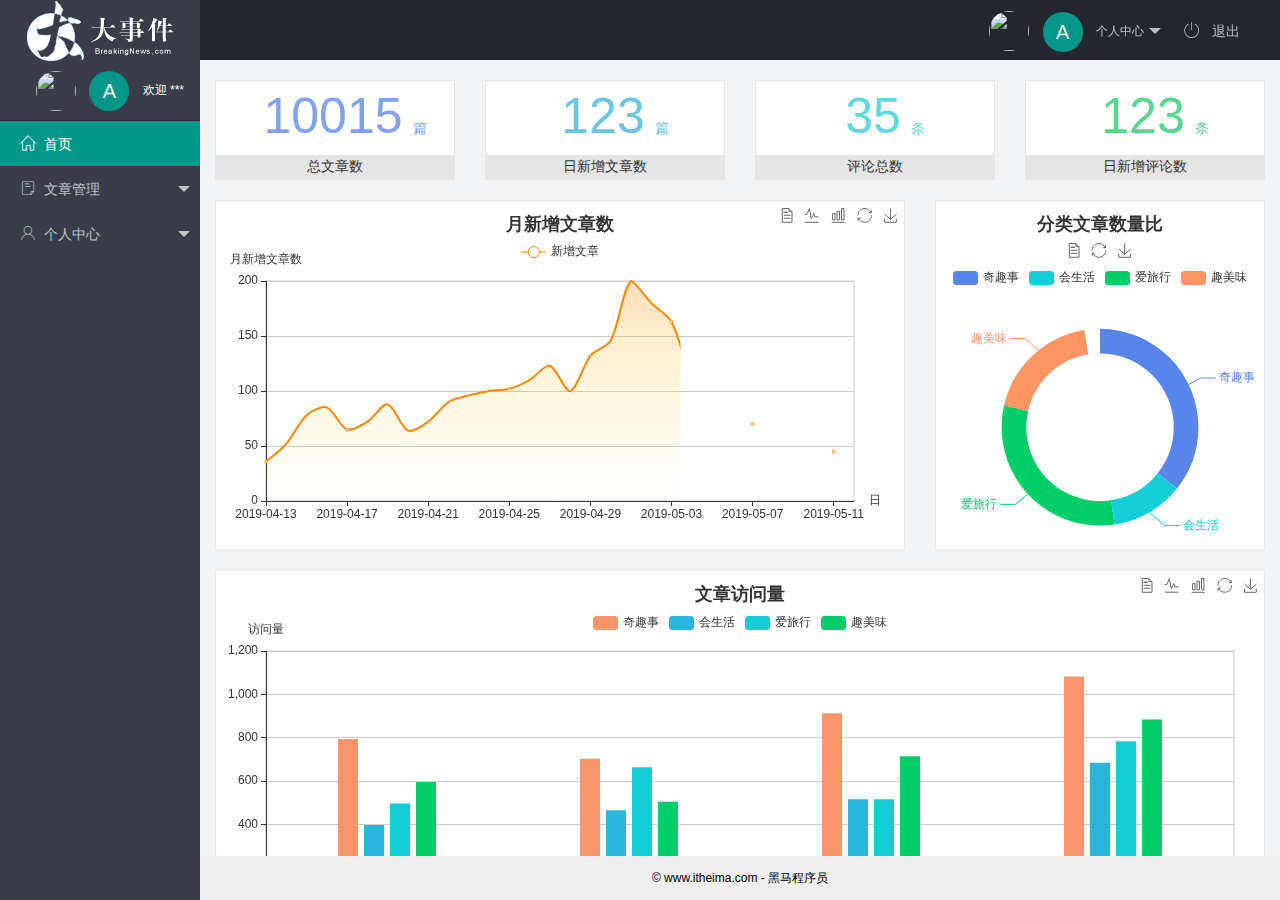
==== commit bc0b6a8e: "完成个人中心功能的开发" ====
--- a/index.html
+++ b/index.html
@@ -29,9 +29,9 @@
           个人中心
         </a>
         <dl class="layui-nav-child">
-          <dd><a href="">Your Profile</a></dd>
-          <dd><a href="">Settings</a></dd>
-          <dd><a href="">Sign out</a></dd>
+          <dd><a href="/paco_code/user/user_info.html" target="fm">基本资料</a></dd>
+          <dd><a href="/paco_code/user/user_avatar.html" target="fm">更换头像</a></dd>
+          <dd><a href="/paco_code/user/user_pwd.html" target="fm">重置密码</a></dd>
         </dl>
       </li>
       <li class="layui-nav-item" lay-header-event="menuRight" lay-unselect>
@@ -67,11 +67,18 @@
         </li>
         <li class="layui-nav-item">
           <a href="javascript:;">
-               <span class="iconfont icon-user"></span>个人中心</a>
+               <span class="iconfont icon-user"></span>个人中心
+          </a>
           <dl class="layui-nav-child">
-            <dd><a href="javascript:;"><i class="layui-icon layui-icon-app"></i>基本资料</a></dd>
-            <dd><a href="javascript:;"><i class="layui-icon layui-icon-app"></i>更换头像</a></dd>
-            <dd><a href="javascript:;"><i class="layui-icon layui-icon-app"></i>重置密码</a></dd>
+            <dd>
+              <a href="/paco_code/user/user_info.html" target="fm"><i class="layui-icon layui-icon-app"></i>基本资料</a>
+            </dd>
+            <dd>
+              <a href="/paco_code/user/user_avatar.html" target="fm"><i class="layui-icon layui-icon-app"></i>更换头像</a>
+            </dd>
+            <dd>
+              <a href="/paco_code/user/user_pwd.html" target="fm"><i class="layui-icon layui-icon-app"></i>重置密码</a>
+            </dd>
             
           </dl>
         </li>
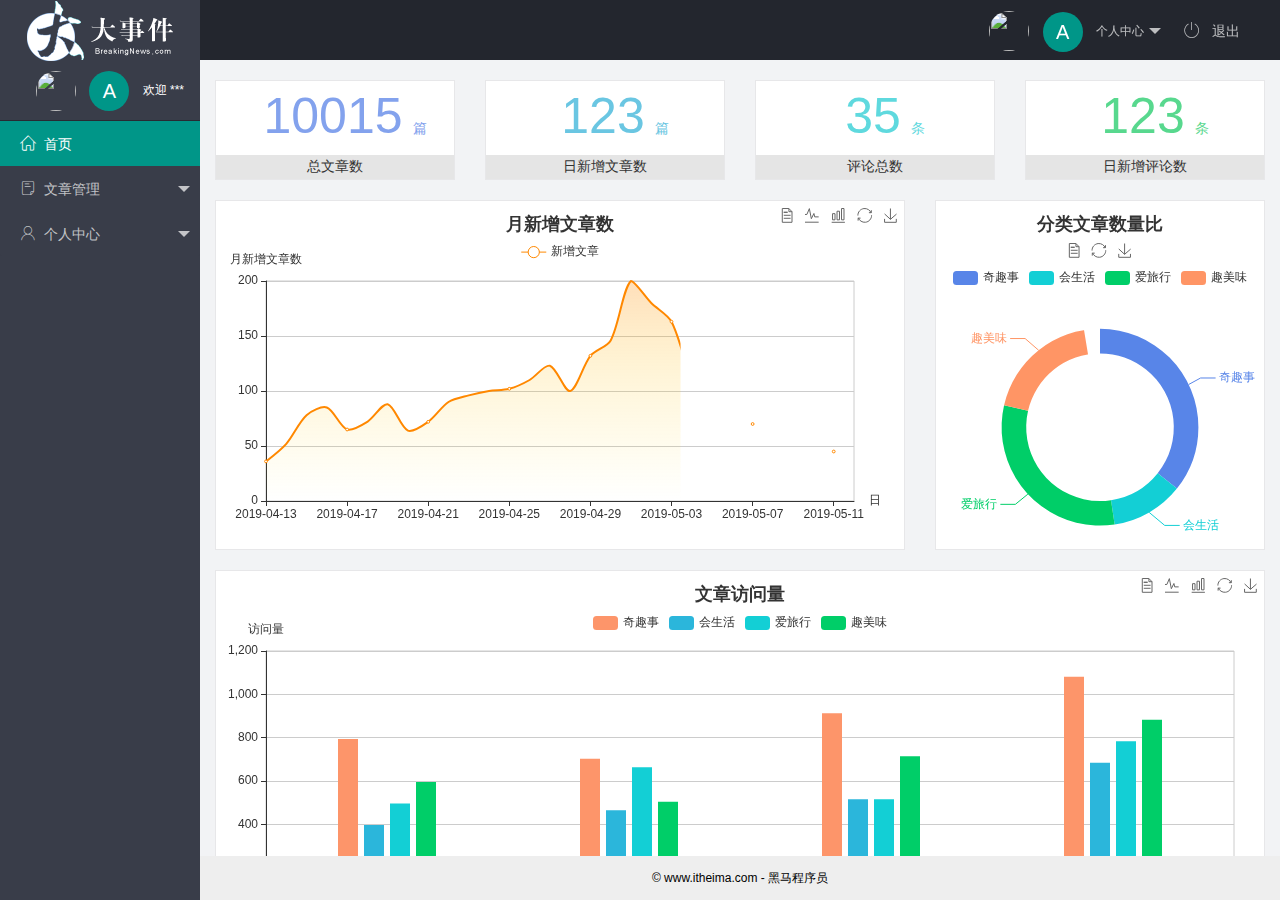
==== commit a51045de: "完成文章管理相关功能的开发" ====
--- a/index.html
+++ b/index.html
@@ -1,9 +1,9 @@
 <!DOCTYPE html>
 <html lang="en">
-<head>
-    <meta charset="UTF-8">
-    <meta http-equiv="X-UA-Compatible" content="IE=edge">
-    <meta name="viewport" content="width=device-width, initial-scale=1.0">
+  <head>
+    <meta charset="UTF-8" />
+    <meta http-equiv="X-UA-Compatible" content="IE=edge" />
+    <meta name="viewport" content="width=device-width, initial-scale=1.0" />
     <title>后台首页</title>
     <!-- 导入layui的css样式表 -->
     <link rel="stylesheet" href="./assets/lib/layui/css/layui.css" />
@@ -11,99 +11,135 @@
     <link rel="stylesheet" href="./assets/fonts/iconfont.css" />
     <!-- 导入自己的css样式表 -->
     <link rel="stylesheet" href="./assets/css/index.css" />
-</head>
-<body>
-<div class="layui-layout layui-layout-admin">
-  <div class="layui-header">
-    <div class="layui-logo layui-hide-xs layui-bg-black">
-        <img src="./assets/images/logo.png" alt=""/>
+  </head>
+  <body>
+    <div class="layui-layout layui-layout-admin">
+      <div class="layui-header">
+        <div class="layui-logo layui-hide-xs layui-bg-black">
+          <img src="./assets/images/logo.png" alt="" />
+        </div>
+        <!-- 头部区域（可配合layui 已有的水平导航） -->
+
+        <ul class="layui-nav layui-layout-right">
+          <li class="layui-nav-item">
+            <a href="javascript:;" class="userinfo">
+              <img
+                src="//tva1.sinaimg.cn/crop.0.0.118.118.180/5db11ff4gw1e77d3nqrv8j203b03cweg.jpg"
+                class="layui-nav-img"
+              />
+              <!-- 文本头像 -->
+              <span class="text-avatar">A</span>
+              个人中心
+            </a>
+            <dl class="layui-nav-child">
+              <dd>
+                <a href="/paco_code/user/user_info.html" target="fm"
+                  >基本资料</a
+                >
+              </dd>
+              <dd>
+                <a href="/paco_code/user/user_avatar.html" target="fm"
+                  >更换头像</a
+                >
+              </dd>
+              <dd>
+                <a href="/paco_code/user/user_pwd.html" target="fm">重置密码</a>
+              </dd>
+            </dl>
+          </li>
+          <li class="layui-nav-item" lay-header-event="menuRight" lay-unselect>
+            <a href="javascript:;" id="btnLogout">
+              <span class="iconfont icon-tuichu"></span>
+              退出
+            </a>
+          </li>
+        </ul>
+      </div>
+
+      <div class="layui-side layui-bg-black">
+        <div class="layui-side-scroll">
+          <!-- 左侧侧边栏上的头像 -->
+          <div class="userinfo">
+            <img
+              src="//tva1.sinaimg.cn/crop.0.0.118.118.180/5db11ff4gw1e77d3nqrv8j203b03cweg.jpg"
+              class="layui-nav-img"
+            />
+            <span class="text-avatar">A</span>
+            <span id="welcome">欢迎 ***</span>
+          </div>
+          <!-- 左侧导航区域（可配合layui已有的垂直导航） -->
+          <ul class="layui-nav layui-nav-tree" lay-shrink="all">
+            <li class="layui-nav-item layui-this">
+              <a href="./home/dashboard.html" target="fm">
+                <span class="iconfont icon-home"></span>首页</a
+              >
+            </li>
+            <li class="layui-nav-item">
+              <a class="" href="javascript:;">
+                <span class="iconfont icon-16"></span>文章管理</a
+              >
+              <dl class="layui-nav-child">
+                <dd>
+                  <a href="/paco_code/article/art_cate.html" target="fm"
+                    ><i class="layui-icon layui-icon-app"></i>文章类别</a
+                  >
+                </dd>
+                <dd>
+                  <a href="/paco_code/article/art_list.html" target="fm"
+                    ><i class="layui-icon layui-icon-app"></i>文章列表</a
+                  >
+                </dd>
+                <dd>
+                  <a href="/paco_code/article/art_pub.html" target="fm"
+                    ><i class="layui-icon layui-icon-app"></i>发布文章</a
+                  >
+                </dd>
+              </dl>
+            </li>
+            <li class="layui-nav-item">
+              <a href="javascript:;">
+                <span class="iconfont icon-user"></span>个人中心
+              </a>
+              <dl class="layui-nav-child">
+                <dd>
+                  <a href="/paco_code/user/user_info.html" target="fm"
+                    ><i class="layui-icon layui-icon-app"></i>基本资料</a
+                  >
+                </dd>
+                <dd>
+                  <a href="/paco_code/user/user_avatar.html" target="fm"
+                    ><i class="layui-icon layui-icon-app"></i>更换头像</a
+                  >
+                </dd>
+                <dd>
+                  <a href="/paco_code/user/user_pwd.html" target="fm"
+                    ><i class="layui-icon layui-icon-app"></i>重置密码</a
+                  >
+                </dd>
+              </dl>
+            </li>
+          </ul>
+        </div>
+      </div>
+
+      <div class="layui-body">
+        <!-- 内容主体区域 -->
+        <iframe name="fm" src="./home/dashboard.html" frameborder="0"></iframe>
+      </div>
+
+      <div class="layui-footer">
+        <!-- 底部固定区域 -->
+        © www.itheima.com - 黑马程序员
+      </div>
     </div>
-    <!-- 头部区域（可配合layui 已有的水平导航） -->
 
-    <ul class="layui-nav layui-layout-right">
-      <li class="layui-nav-item ">
-        <a href="javascript:;" class="userinfo">
-          <img src="//tva1.sinaimg.cn/crop.0.0.118.118.180/5db11ff4gw1e77d3nqrv8j203b03cweg.jpg" class="layui-nav-img">
-          <!-- 文本头像 -->
-          <span class="text-avatar">A</span>
-          个人中心
-        </a>
-        <dl class="layui-nav-child">
-          <dd><a href="/paco_code/user/user_info.html" target="fm">基本资料</a></dd>
-          <dd><a href="/paco_code/user/user_avatar.html" target="fm">更换头像</a></dd>
-          <dd><a href="/paco_code/user/user_pwd.html" target="fm">重置密码</a></dd>
-        </dl>
-      </li>
-      <li class="layui-nav-item" lay-header-event="menuRight" lay-unselect>
-        <a href="javascript:;" id="btnLogout">
-            <span class="iconfont icon-tuichu"></span>
-          退出
-        </a>
-      </li>
-    </ul>
-  </div>
-  
-  <div class="layui-side layui-bg-black">
-    <div class="layui-side-scroll">
-        <!-- 左侧侧边栏上的头像 -->
-         <div class="userinfo">
-          <img src="//tva1.sinaimg.cn/crop.0.0.118.118.180/5db11ff4gw1e77d3nqrv8j203b03cweg.jpg" class="layui-nav-img">
-          <span class="text-avatar">A</span>
-          <span id="welcome">欢迎 ***</span>
-        </div>
-      <!-- 左侧导航区域（可配合layui已有的垂直导航） -->
-      <ul class="layui-nav layui-nav-tree"  lay-shrink="all">
-           <li class="layui-nav-item layui-this">
-               <a href="./home/dashboard.html" target="fm">
-                <span class="iconfont icon-home"></span>首页</a></li>
-        <li class="layui-nav-item ">
-          <a class="" href="javascript:;">
-               <span class="iconfont icon-16"></span>文章管理</a>
-          <dl class="layui-nav-child">
-            <dd><a href="javascript:;"><i class="layui-icon layui-icon-app"></i>文章类别</a></dd>
-            <dd><a href="javascript:;"><i class="layui-icon layui-icon-app"></i>文章列表</a></dd>
-            <dd><a href="javascript:;"><i class="layui-icon layui-icon-app"></i>发布文章</a></dd>
-          </dl>
-        </li>
-        <li class="layui-nav-item">
-          <a href="javascript:;">
-               <span class="iconfont icon-user"></span>个人中心
-          </a>
-          <dl class="layui-nav-child">
-            <dd>
-              <a href="/paco_code/user/user_info.html" target="fm"><i class="layui-icon layui-icon-app"></i>基本资料</a>
-            </dd>
-            <dd>
-              <a href="/paco_code/user/user_avatar.html" target="fm"><i class="layui-icon layui-icon-app"></i>更换头像</a>
-            </dd>
-            <dd>
-              <a href="/paco_code/user/user_pwd.html" target="fm"><i class="layui-icon layui-icon-app"></i>重置密码</a>
-            </dd>
-            
-          </dl>
-        </li>
-      </ul>
-    </div>
-  </div>
-  
-  <div class="layui-body">
-    <!-- 内容主体区域 -->
-    <iframe name="fm" src="./home/dashboard.html" frameborder="0"></iframe>
-  </div>
-  
-  <div class="layui-footer">
-    <!-- 底部固定区域 -->  
-    © www.itheima.com - 黑马程序员
-  </div>
-</div>
-
-<!-- 导入 layui 的 js -->
-<script src="./assets/lib/layui/layui.all.js"></script>
-<!-- 导入 jQuery -->
-<script src="./assets/lib/jquery.js"></script>
-<!-- 导入自己封装的 baseAPO.js -->
-<script src="./assets/js/baseAPI.js"></script>
-<!-- 导入自己的js文件 -->
-<script src="./assets/js/index.js"></script>
-</body>
-</html>+    <!-- 导入 layui 的 js -->
+    <script src="./assets/lib/layui/layui.all.js"></script>
+    <!-- 导入 jQuery -->
+    <script src="./assets/lib/jquery.js"></script>
+    <!-- 导入自己封装的 baseAPO.js -->
+    <script src="./assets/js/baseAPI.js"></script>
+    <!-- 导入自己的js文件 -->
+    <script src="./assets/js/index.js"></script>
+  </body>
+</html>
